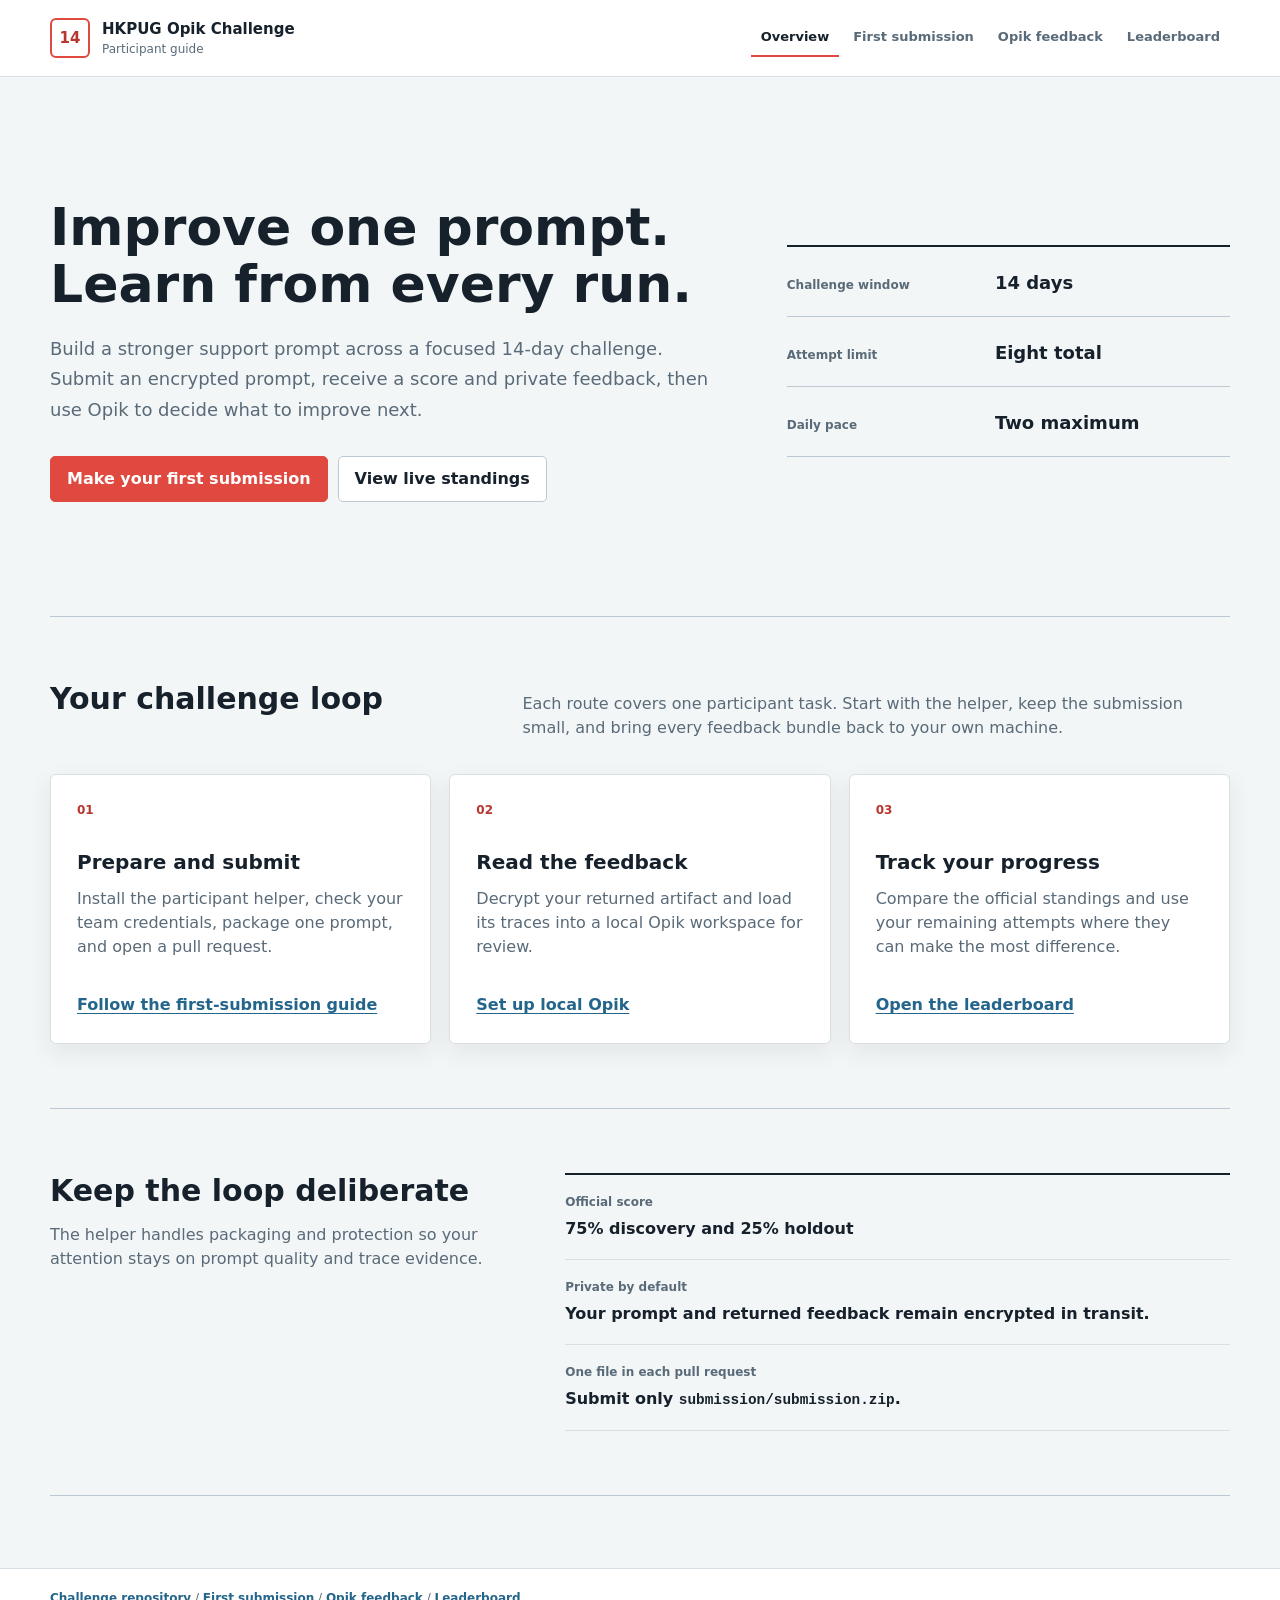
==== .github/tournament/dashboard/index.html @ d5505901 "fix: complete participant workflows and tutorials" ====
<!doctype html>
<html lang="en">
  <head>
    <meta charset="utf-8">
    <meta name="viewport" content="width=device-width, initial-scale=1">
    <meta name="description" content="Participant overview for the HKPUG Opik 14-Day Challenge.">
    <title>HKPUG Opik 14-Day Challenge | Overview</title>
    <link rel="icon" href="data:,">
    <link rel="stylesheet" href="styles.css">
  </head>
  <body>
    <a class="skip-link" href="#main-content">Skip to challenge overview</a>

    <header class="site-header participant-header">
      <div class="header-inner">
        <a class="brand" href="./" aria-label="HKPUG Opik Challenge overview">
          <span class="brand-mark" aria-hidden="true">14</span>
          <span>
            <strong>HKPUG Opik Challenge</strong>
            <small>Participant guide</small>
          </span>
        </a>
        <nav class="site-nav" aria-label="Challenge pages">
          <a href="./" aria-current="page">Overview</a>
          <a href="start/">First submission</a>
          <a href="opik/">Opik feedback</a>
          <a href="leaderboard/">Leaderboard</a>
        </nav>
      </div>
    </header>

    <main id="main-content" class="page-shell overview-shell" tabindex="-1">
      <section class="overview-hero" aria-labelledby="overview-title">
        <div class="overview-copy">
          <h1 id="overview-title">Improve one prompt. Learn from every run.</h1>
          <p>
            Build a stronger support prompt across a focused 14-day challenge. Submit an encrypted prompt, receive a score and private feedback, then use Opik to decide what to improve next.
          </p>
          <div class="manual-actions">
            <a class="button button-primary" href="start/">Make your first submission</a>
            <a class="button" href="leaderboard/">View live standings</a>
          </div>
        </div>

        <dl class="overview-metrics" aria-label="Challenge limits and scoring">
          <div>
            <dt>Challenge window</dt>
            <dd>14 days</dd>
          </div>
          <div>
            <dt>Attempt limit</dt>
            <dd>Eight total</dd>
          </div>
          <div>
            <dt>Daily pace</dt>
            <dd>Two maximum</dd>
          </div>
        </dl>
      </section>

      <section class="overview-section" aria-labelledby="loop-title">
        <div class="section-intro">
          <h2 id="loop-title">Your challenge loop</h2>
          <p>Each route covers one participant task. Start with the helper, keep the submission small, and bring every feedback bundle back to your own machine.</p>
        </div>

        <div class="route-grid">
          <article class="route-card">
            <span class="route-index" aria-hidden="true">01</span>
            <h3>Prepare and submit</h3>
            <p>Install the participant helper, check your team credentials, package one prompt, and open a pull request.</p>
            <a class="route-link" href="start/">Follow the first-submission guide</a>
          </article>
          <article class="route-card">
            <span class="route-index" aria-hidden="true">02</span>
            <h3>Read the feedback</h3>
            <p>Decrypt your returned artifact and load its traces into a local Opik workspace for review.</p>
            <a class="route-link" href="opik/">Set up local Opik</a>
          </article>
          <article class="route-card">
            <span class="route-index" aria-hidden="true">03</span>
            <h3>Track your progress</h3>
            <p>Compare the official standings and use your remaining attempts where they can make the most difference.</p>
            <a class="route-link" href="leaderboard/">Open the leaderboard</a>
          </article>
        </div>
      </section>

      <section class="overview-section rules-layout" aria-labelledby="rules-title">
        <div class="section-intro compact-intro">
          <h2 id="rules-title">Keep the loop deliberate</h2>
          <p>The helper handles packaging and protection so your attention stays on prompt quality and trace evidence.</p>
        </div>
        <dl class="rules-list">
          <div>
            <dt>Official score</dt>
            <dd>75% discovery and 25% holdout</dd>
          </div>
          <div>
            <dt>Private by default</dt>
            <dd>Your prompt and returned feedback remain encrypted in transit.</dd>
          </div>
          <div>
            <dt>One file in each pull request</dt>
            <dd>Submit only <code>submission/submission.zip</code>.</dd>
          </div>
        </dl>
      </section>
    </main>

    <footer>
      <p>
        <a href="https://github.com/alex-au-922/hkpug-opik-14-days-challenge">Challenge repository</a>
        <span aria-hidden="true"> / </span>
        <a href="start/">First submission</a>
        <span aria-hidden="true"> / </span>
        <a href="opik/">Opik feedback</a>
        <span aria-hidden="true"> / </span>
        <a href="leaderboard/">Leaderboard</a>
      </p>
    </footer>
  </body>
</html>
---- .github/tournament/dashboard/styles.css ----
:root {
  color-scheme: light;
  --ink: #16212c;
  --muted: #596a78;
  --quiet: #7b8994;
  --line: #d8e0e6;
  --line-strong: #bdc9d2;
  --page: #f3f6f7;
  --surface: #ffffff;
  --surface-soft: #eaf0f2;
  --coral: #df493f;
  --coral-dark: #b9362f;
  --teal: #087c70;
  --teal-soft: #dff3ef;
  --blue: #24658c;
  --blue-soft: #e4f0f7;
  --amber: #a86400;
  --amber-soft: #fff0cf;
  --danger: #a42b2b;
  --danger-soft: #fbe8e6;
  --shadow: 0 8px 24px rgb(22 33 44 / 8%);
  font-family:
    Inter, ui-sans-serif, system-ui, -apple-system, BlinkMacSystemFont, "Segoe UI",
    sans-serif;
  font-synthesis: none;
}

* {
  box-sizing: border-box;
  letter-spacing: 0;
}

html {
  background: var(--page);
  color: var(--ink);
  scroll-behavior: smooth;
}

body {
  min-width: 320px;
  min-height: 100vh;
  margin: 0;
  background: var(--page);
  line-height: 1.5;
}

button,
a {
  font: inherit;
}

button:focus-visible,
a:focus-visible,
[tabindex]:focus-visible {
  outline: 3px solid #f2a43a;
  outline-offset: 3px;
}

[hidden] {
  display: none !important;
}

.skip-link {
  position: fixed;
  top: 10px;
  left: 10px;
  z-index: 20;
  padding: 9px 13px;
  transform: translateY(-160%);
  border-radius: 4px;
  background: var(--ink);
  color: #fff;
  font-weight: 700;
  text-decoration: none;
}

.skip-link:focus {
  transform: translateY(0);
}

.site-header {
  border-bottom: 1px solid var(--line);
  background: var(--surface);
}

.header-inner,
.page-shell,
footer p {
  width: min(1180px, calc(100% - 40px));
  margin-inline: auto;
}

.header-inner {
  display: flex;
  min-height: 76px;
  align-items: center;
  justify-content: space-between;
  gap: 24px;
}

.brand {
  display: inline-flex;
  align-items: center;
  gap: 12px;
  color: var(--ink);
  text-decoration: none;
}

.brand-mark {
  display: grid;
  width: 40px;
  height: 40px;
  place-items: center;
  border: 2px solid var(--coral);
  border-radius: 6px;
  color: var(--coral-dark);
  font-size: 15px;
  font-weight: 800;
}

.brand strong,
.brand small {
  display: block;
}

.brand strong {
  font-size: 15px;
}

.brand small,
.updated-at {
  color: var(--muted);
  font-size: 12px;
}

.header-state {
  display: flex;
  align-items: center;
  gap: 12px;
}

.header-actions,
.site-nav {
  display: flex;
  align-items: center;
}

.header-actions {
  gap: 24px;
}

.site-nav {
  gap: 4px;
}

.site-nav a {
  padding: 8px 10px;
  border-bottom: 2px solid transparent;
  color: var(--muted);
  font-size: 13px;
  font-weight: 750;
  text-decoration: none;
}

.site-nav a:hover {
  color: var(--ink);
}

.site-nav a[aria-current="page"] {
  border-bottom-color: var(--coral);
  color: var(--ink);
}

.status-badge {
  min-width: 68px;
  padding: 5px 9px;
  border: 1px solid var(--line-strong);
  border-radius: 4px;
  background: var(--surface-soft);
  color: var(--muted);
  font-size: 12px;
  font-weight: 800;
  text-align: center;
  text-transform: uppercase;
}

.status-badge[data-status="live"] {
  border-color: #78b9ae;
  background: var(--teal-soft);
  color: #075f57;
}

.status-badge[data-status="upcoming"] {
  border-color: #e0b968;
  background: var(--amber-soft);
  color: #774700;
}

.status-badge[data-status="ended"] {
  border-color: var(--line-strong);
  background: var(--surface-soft);
  color: var(--ink);
}

.page-shell {
  padding-block: 44px 72px;
}

.challenge-overview {
  display: grid;
  grid-template-columns: minmax(260px, 0.85fr) minmax(540px, 1.35fr);
  gap: 56px;
  align-items: end;
  padding-bottom: 36px;
  border-bottom: 1px solid var(--line-strong);
}

.eyebrow {
  margin: 0 0 8px;
  color: var(--coral-dark);
  font-size: 12px;
  font-weight: 800;
  text-transform: uppercase;
}

h1,
h2,
h3,
p {
  margin-top: 0;
}

h1 {
  max-width: 560px;
  margin-bottom: 10px;
  font-size: 36px;
  line-height: 1.12;
}

h2 {
  margin-bottom: 6px;
  font-size: 23px;
  line-height: 1.2;
}

h3 {
  margin-bottom: 0;
  font-size: 16px;
}

.challenge-dates {
  margin-bottom: 0;
  color: var(--muted);
  font-size: 14px;
}

.summary-grid,
.score-strip {
  display: grid;
  margin: 0;
}

.summary-grid {
  grid-template-columns: repeat(4, minmax(100px, 1fr));
  border-block: 1px solid var(--line);
}

.summary-grid div {
  min-width: 0;
  padding: 17px 18px;
  border-right: 1px solid var(--line);
}

.summary-grid div:last-child {
  border-right: 0;
}

dt {
  color: var(--muted);
  font-size: 12px;
  font-weight: 700;
}

dd {
  margin: 2px 0 0;
  font-variant-numeric: tabular-nums;
}

.summary-grid dd {
  font-size: 23px;
  font-weight: 800;
}

.standings {
  padding-top: 40px;
}

.section-heading,
.detail-heading,
.panel-heading {
  display: flex;
  justify-content: space-between;
  gap: 24px;
}

.section-heading {
  align-items: end;
  margin-bottom: 18px;
}

.section-heading > p {
  max-width: 520px;
  margin-bottom: 2px;
  color: var(--muted);
  font-size: 13px;
  text-align: right;
}

.message-state {
  display: flex;
  min-height: 170px;
  align-items: center;
  justify-content: center;
  gap: 14px;
  border: 1px solid var(--line);
  border-radius: 6px;
  background: var(--surface);
  color: var(--muted);
  box-shadow: var(--shadow);
}

.message-state strong {
  color: var(--ink);
}

.message-state p {
  margin: 2px 0 0;
  font-size: 14px;
}

.loading-indicator {
  width: 20px;
  height: 20px;
  border: 2px solid var(--line-strong);
  border-top-color: var(--teal);
  border-radius: 50%;
  animation: spin 0.8s linear infinite;
}

.state-icon {
  display: grid;
  width: 34px;
  height: 34px;
  flex: 0 0 auto;
  place-items: center;
  border-radius: 4px;
  background: var(--surface-soft);
  color: var(--muted);
  font-size: 14px;
  font-weight: 800;
}

.error-state {
  border-color: #e9b9b4;
  background: var(--danger-soft);
}

.error-state .state-icon {
  background: #f3c9c4;
  color: var(--danger);
}

.table-shell {
  overflow-x: auto;
  border: 1px solid var(--line);
  border-radius: 6px;
  background: var(--surface);
  box-shadow: var(--shadow);
}

table {
  width: 100%;
  border-collapse: collapse;
  font-size: 14px;
}

caption {
  position: absolute;
  width: 1px;
  height: 1px;
  overflow: hidden;
  clip: rect(0 0 0 0);
  white-space: nowrap;
  clip-path: inset(50%);
}

th,
td {
  padding: 14px 16px;
  border-bottom: 1px solid var(--line);
  text-align: left;
  vertical-align: middle;
}

th {
  background: #f7f9fa;
  color: var(--muted);
  font-size: 11px;
  text-transform: uppercase;
}

tbody tr:last-child td {
  border-bottom: 0;
}

tbody tr[data-selected="true"] {
  background: #f0f8f6;
}

.rank-value {
  display: inline-grid;
  width: 32px;
  height: 28px;
  place-items: center;
  border-radius: 4px;
  background: var(--surface-soft);
  font-weight: 800;
  font-variant-numeric: tabular-nums;
}

.rank-value[data-podium="true"] {
  background: var(--amber-soft);
  color: #754600;
}

.team-button {
  padding: 2px 0;
  border: 0;
  background: transparent;
  color: var(--blue);
  cursor: pointer;
  font-weight: 800;
  text-align: left;
  text-decoration: underline;
  text-decoration-color: transparent;
  text-underline-offset: 3px;
}

.team-button:hover,
.team-button[aria-pressed="true"] {
  color: #164866;
  text-decoration-color: currentcolor;
}

.team-id {
  display: block;
  margin-top: 2px;
  color: var(--quiet);
  font-size: 11px;
}

.score-value {
  font-size: 16px;
  font-weight: 800;
  font-variant-numeric: tabular-nums;
}

.score-suffix {
  margin-left: 2px;
  color: var(--quiet);
  font-size: 10px;
  font-weight: 600;
}

.movement {
  font-weight: 750;
  font-variant-numeric: tabular-nums;
}

.movement[data-direction="up"] {
  color: var(--teal);
}

.movement[data-direction="down"] {
  color: var(--danger);
}

.movement[data-direction="new"],
.movement[data-direction="flat"] {
  color: var(--muted);
}

.attempt-meter {
  display: flex;
  align-items: center;
  gap: 8px;
  min-width: 100px;
}

.attempt-dots {
  display: grid;
  grid-template-columns: repeat(8, 6px);
  gap: 3px;
}

.attempt-dots span {
  width: 6px;
  height: 16px;
  border-radius: 2px;
  background: var(--line);
}

.attempt-dots span[data-used="true"] {
  background: var(--teal);
}

.team-detail {
  margin-top: 28px;
  padding-top: 30px;
  border-top: 2px solid var(--ink);
}

.detail-heading {
  align-items: start;
  margin-bottom: 30px;
}

.team-identifier {
  margin-bottom: 0;
  color: var(--muted);
  font-size: 13px;
}

.score-strip {
  grid-template-columns: repeat(4, minmax(90px, 1fr));
  min-width: min(100%, 500px);
  border-bottom: 1px solid var(--line);
}

.score-strip div {
  padding: 7px 14px 13px;
  border-left: 1px solid var(--line);
}

.score-strip dd {
  font-size: 19px;
  font-weight: 800;
}

.detail-grid {
  display: grid;
  grid-template-columns: minmax(0, 1.3fr) minmax(320px, 0.7fr);
  gap: 42px;
}

.panel-heading {
  align-items: baseline;
  margin-bottom: 18px;
  padding-bottom: 10px;
  border-bottom: 1px solid var(--line);
}

.panel-heading span {
  color: var(--muted);
  font-size: 11px;
}

.run-trend {
  display: grid;
  min-height: 220px;
  grid-template-columns: repeat(8, minmax(36px, 1fr));
  align-items: end;
  gap: 10px;
  margin: 0;
  padding: 0;
  list-style: none;
}

.run-trend li {
  display: grid;
  min-width: 0;
  grid-template-rows: 24px 150px 24px;
  gap: 6px;
  align-items: end;
  text-align: center;
}

.run-score {
  color: var(--muted);
  font-size: 11px;
  font-weight: 750;
  font-variant-numeric: tabular-nums;
}

.run-track {
  display: flex;
  height: 150px;
  align-items: end;
  border-bottom: 1px solid var(--line-strong);
  background: #f7f9fa;
}

.run-bar {
  width: 100%;
  height: calc(var(--score) * 1%);
  min-height: 2px;
  background: var(--blue);
}

.run-trend li[data-best="true"] .run-bar {
  background: var(--coral);
}

.run-trend li[data-best="true"] .run-score {
  color: var(--coral-dark);
}

.run-label {
  color: var(--muted);
  font-size: 11px;
}

.criterion-breakdown {
  display: grid;
  gap: 17px;
}

.criterion-row {
  display: grid;
  grid-template-columns: minmax(140px, 1fr) auto;
  gap: 6px 16px;
  align-items: center;
}

.criterion-row label {
  color: var(--ink);
  font-size: 13px;
  font-weight: 700;
}

.criterion-value {
  color: var(--muted);
  font-size: 12px;
  font-variant-numeric: tabular-nums;
}

.criterion-row progress {
  width: 100%;
  height: 9px;
  grid-column: 1 / -1;
  overflow: hidden;
  border: 0;
  border-radius: 3px;
  background: var(--surface-soft);
  appearance: none;
}

.criterion-row progress::-webkit-progress-bar {
  background: var(--surface-soft);
}

.criterion-row progress::-webkit-progress-value {
  background: var(--teal);
}

.criterion-row progress::-moz-progress-bar {
  background: var(--teal);
}

.manual-shell {
  padding-top: 0;
}

.manual-hero {
  display: grid;
  min-height: min(650px, calc(100vh - 76px));
  grid-template-columns: minmax(0, 1.25fr) minmax(320px, 0.75fr);
  gap: 72px;
  align-items: center;
  padding-block: 72px 64px;
  border-bottom: 1px solid var(--line-strong);
}

.manual-intro h1 {
  max-width: 760px;
  margin-bottom: 22px;
  font-size: 54px;
  line-height: 1.05;
}

.manual-lead {
  max-width: 720px;
  margin-bottom: 30px;
  color: var(--muted);
  font-size: 19px;
  line-height: 1.65;
}

.manual-actions {
  display: flex;
  flex-wrap: wrap;
  gap: 10px;
}

.button {
  display: inline-flex;
  min-height: 44px;
  align-items: center;
  justify-content: center;
  padding: 10px 16px;
  border: 1px solid var(--line-strong);
  border-radius: 5px;
  background: var(--surface);
  color: var(--ink);
  font-weight: 800;
  text-decoration: none;
}

.button:hover {
  border-color: var(--ink);
}

.button-primary {
  border-color: var(--coral);
  background: var(--coral);
  color: #fff;
}

.button-primary:hover {
  border-color: var(--coral-dark);
  background: var(--coral-dark);
}

.rule-rail {
  margin: 0;
  border-top: 2px solid var(--ink);
}

.rule-rail div {
  display: grid;
  grid-template-columns: 120px 1fr;
  gap: 18px;
  align-items: baseline;
  padding-block: 20px;
  border-bottom: 1px solid var(--line-strong);
}

.rule-rail dt {
  color: var(--quiet);
  text-transform: uppercase;
}

.rule-rail dd {
  font-size: 17px;
  font-weight: 800;
}

.manual-section {
  padding-block: 64px;
  border-bottom: 1px solid var(--line-strong);
}

.manual-section-heading {
  display: grid;
  grid-template-columns: minmax(260px, 0.9fr) minmax(320px, 1.1fr);
  gap: 48px;
  align-items: baseline;
  margin-bottom: 36px;
}

.manual-section-heading h2 {
  margin: 0;
  font-size: 30px;
}

.manual-section-heading p {
  max-width: 660px;
  margin: 0;
  color: var(--muted);
}

.trust-flow {
  display: grid;
  grid-template-columns: minmax(0, 1fr) 1px minmax(0, 1fr);
  gap: 42px;
  border-block: 1px solid var(--line);
}

.trust-flow article {
  padding-block: 34px;
}

.flow-divider {
  width: 1px;
  background: var(--line);
}

.step-number {
  display: inline-grid;
  width: 34px;
  height: 30px;
  place-items: center;
  margin-bottom: 18px;
  border-radius: 4px;
  background: var(--teal-soft);
  color: #075f57;
  font-size: 12px;
  font-weight: 850;
}

.trust-flow h3 {
  margin-bottom: 10px;
  font-size: 20px;
}

.trust-flow p {
  max-width: 520px;
  color: var(--muted);
}

.trust-flow .trust-result {
  margin-bottom: 0;
  color: var(--ink);
  font-size: 13px;
  font-weight: 750;
}

.instruction-list {
  margin: 0;
  padding: 0;
  border-top: 2px solid var(--ink);
  counter-reset: instruction;
  list-style: none;
}

.instruction-list li {
  display: grid;
  grid-template-columns: 64px minmax(0, 1fr);
  gap: 28px;
  padding-block: 30px;
  border-bottom: 1px solid var(--line);
  counter-increment: instruction;
}

.instruction-list li::before {
  content: counter(instruction, decimal-leading-zero);
  color: var(--coral-dark);
  font-size: 14px;
  font-weight: 850;
}

.instruction-list h3 {
  margin-bottom: 8px;
  font-size: 18px;
}

.instruction-list p {
  max-width: 780px;
  margin-bottom: 12px;
  color: var(--muted);
}

code,
pre {
  font-family: "SFMono-Regular", Consolas, "Liberation Mono", monospace;
}

code {
  font-size: 0.9em;
}

pre {
  max-width: 860px;
  overflow-x: auto;
  margin: 14px 0;
  padding: 16px 18px;
  border: 1px solid #263640;
  border-radius: 5px;
  background: #132027;
  color: #f4f7f8;
  font-size: 13px;
  line-height: 1.65;
}

.command-band {
  display: grid;
  grid-template-columns: repeat(2, minmax(0, 1fr));
  gap: 28px;
}

.command-band > div {
  min-width: 0;
}

.command-band h3 {
  margin-bottom: 12px;
}

.command-band pre {
  min-height: 174px;
  margin: 0;
}

.iteration-note {
  max-width: 900px;
  margin: 28px 0 0;
  padding-left: 18px;
  border-left: 3px solid var(--teal);
  color: var(--muted);
}

footer a {
  color: var(--blue);
  font-weight: 700;
}

footer {
  border-top: 1px solid var(--line);
  background: var(--surface);
}

footer p {
  margin-bottom: 0;
  padding-block: 20px;
  color: var(--muted);
  font-size: 12px;
}

.visually-hidden {
  position: absolute !important;
  width: 1px !important;
  height: 1px !important;
  overflow: hidden !important;
  clip: rect(1px, 1px, 1px, 1px) !important;
  white-space: nowrap !important;
  clip-path: inset(50%) !important;
}

@keyframes spin {
  to {
    transform: rotate(360deg);
  }
}

@media (max-width: 900px) {
  .challenge-overview,
  .detail-grid,
  .manual-hero,
  .manual-section-heading {
    grid-template-columns: 1fr;
  }

  .challenge-overview {
    gap: 28px;
  }

  .detail-grid {
    gap: 36px;
  }

  .manual-hero {
    gap: 42px;
  }

  .manual-section-heading {
    gap: 12px;
  }
}

@media (max-width: 720px) {
  .header-inner,
  .page-shell,
  footer p {
    width: min(100% - 28px, 1180px);
  }

  .header-inner {
    min-height: 70px;
  }

  .brand small,
  .updated-at {
    display: none;
  }

  .header-actions {
    gap: 8px;
  }

  .header-actions .header-state {
    display: none;
  }

  .site-nav a {
    padding-inline: 7px;
    font-size: 12px;
  }

  .page-shell {
    padding-block: 30px 48px;
  }

  h1 {
    font-size: 30px;
  }

  .manual-hero {
    min-height: 0;
    padding-block: 48px;
  }

  .manual-intro h1 {
    font-size: 38px;
  }

  .manual-lead {
    font-size: 17px;
  }

  .manual-section {
    padding-block: 48px;
  }

  .manual-section-heading h2 {
    font-size: 25px;
  }

  .trust-flow,
  .command-band {
    grid-template-columns: 1fr;
  }

  .trust-flow {
    gap: 0;
  }

  .flow-divider {
    width: 100%;
    height: 1px;
  }

  .instruction-list li {
    grid-template-columns: 38px minmax(0, 1fr);
    gap: 12px;
  }

  .command-band pre {
    min-height: 0;
  }

  .summary-grid {
    grid-template-columns: repeat(2, minmax(0, 1fr));
  }

  .summary-grid div:nth-child(2) {
    border-right: 0;
  }

  .summary-grid div:nth-child(-n + 2) {
    border-bottom: 1px solid var(--line);
  }

  .section-heading,
  .detail-heading {
    display: block;
  }

  .section-heading > p {
    margin-top: 12px;
    text-align: left;
  }

  .table-shell {
    overflow: visible;
    border: 0;
    background: transparent;
    box-shadow: none;
  }

  table,
  tbody {
    display: block;
  }

  thead {
    position: absolute;
    width: 1px;
    height: 1px;
    overflow: hidden;
    clip: rect(0 0 0 0);
    clip-path: inset(50%);
  }

  tbody {
    display: grid;
    gap: 12px;
  }

  tbody tr {
    display: grid;
    grid-template-columns: 44px minmax(0, 1fr) auto;
    align-items: center;
    border: 1px solid var(--line);
    border-radius: 6px;
    background: var(--surface);
    box-shadow: 0 4px 14px rgb(22 33 44 / 6%);
  }

  tbody tr[data-selected="true"] {
    border-color: #7eb8ae;
  }

  tbody td {
    padding: 12px 14px;
    border-bottom: 1px solid var(--line);
  }

  tbody td::before {
    content: attr(data-label);
    color: var(--muted);
    font-size: 10px;
    font-weight: 750;
    text-transform: uppercase;
  }

  tbody .cell-rank,
  tbody .cell-team,
  tbody .cell-best {
    border-bottom: 1px solid var(--line);
  }

  tbody .cell-rank::before,
  tbody .cell-team::before,
  tbody .cell-best::before {
    display: none;
  }

  tbody .cell-rank {
    padding-right: 0;
  }

  tbody .cell-best {
    text-align: right;
  }

  tbody .cell-latest,
  tbody .cell-movement,
  tbody .cell-attempts {
    display: flex;
    grid-column: 1 / -1;
    align-items: center;
    justify-content: space-between;
    gap: 12px;
  }

  tbody .cell-attempts {
    border-bottom: 0;
  }

  .score-strip {
    grid-template-columns: repeat(2, 1fr);
    margin-top: 22px;
  }

  .score-strip div:nth-child(n + 3) {
    border-top: 1px solid var(--line);
  }

  .run-trend {
    min-height: 190px;
    gap: 6px;
  }

  .run-trend li {
    grid-template-rows: 22px 120px 22px;
  }

  .run-track {
    height: 120px;
  }
}

.overview-shell,
.tutorial-shell {
  padding-top: 0;
}

.overview-hero {
  display: grid;
  min-height: 540px;
  grid-template-columns: minmax(0, 1.2fr) minmax(300px, 0.8fr);
  gap: 72px;
  align-items: center;
  padding-block: 72px 64px;
  border-bottom: 1px solid var(--line-strong);
}

.overview-copy h1 {
  max-width: 720px;
  margin-bottom: 22px;
  font-size: 52px;
  line-height: 1.08;
}

.overview-copy > p {
  max-width: 700px;
  margin-bottom: 30px;
  color: var(--muted);
  font-size: 18px;
  line-height: 1.7;
}

.overview-metrics {
  margin: 0;
  border-top: 2px solid var(--ink);
}

.overview-metrics div {
  display: grid;
  grid-template-columns: minmax(120px, 0.8fr) minmax(120px, 1fr);
  gap: 20px;
  align-items: baseline;
  padding-block: 20px;
  border-bottom: 1px solid var(--line-strong);
}

.overview-metrics dd {
  font-size: 18px;
  font-weight: 800;
}

.overview-section {
  padding-block: 64px;
  border-bottom: 1px solid var(--line-strong);
}

.section-intro {
  display: grid;
  grid-template-columns: minmax(240px, 0.75fr) minmax(320px, 1.25fr);
  gap: 48px;
  align-items: baseline;
  margin-bottom: 34px;
}

.section-intro h2 {
  margin: 0;
  font-size: 30px;
}

.section-intro p {
  max-width: 680px;
  margin: 0;
  color: var(--muted);
}

.route-grid {
  display: grid;
  grid-template-columns: repeat(3, minmax(0, 1fr));
  gap: 18px;
}

.route-card {
  display: flex;
  min-height: 270px;
  flex-direction: column;
  padding: 26px;
  border: 1px solid var(--line);
  border-radius: 6px;
  background: var(--surface);
  box-shadow: var(--shadow);
}

.route-index,
.section-number {
  color: var(--coral-dark);
  font-size: 12px;
  font-weight: 850;
}

.route-card h3 {
  margin: 28px 0 10px;
  font-size: 20px;
}

.route-card p {
  margin-bottom: 24px;
  color: var(--muted);
}

.route-link {
  margin-top: auto;
  color: var(--blue);
  font-weight: 800;
  text-underline-offset: 3px;
}

.route-link:hover {
  color: #164866;
}

.rules-layout {
  display: grid;
  grid-template-columns: minmax(260px, 0.8fr) minmax(420px, 1.2fr);
  gap: 72px;
}

.compact-intro {
  display: block;
  margin: 0;
}

.compact-intro h2 {
  margin-bottom: 14px;
}

.rules-list {
  margin: 0;
  border-top: 2px solid var(--ink);
}

.rules-list div {
  padding-block: 18px;
  border-bottom: 1px solid var(--line);
}

.rules-list dd {
  margin-top: 6px;
  color: var(--ink);
  font-weight: 700;
}

.tutorial-hero {
  display: grid;
  grid-template-columns: minmax(0, 1.15fr) minmax(340px, 0.85fr);
  gap: 64px;
  align-items: end;
  padding-block: 66px 52px;
  border-bottom: 1px solid var(--line-strong);
}

.tutorial-hero h1 {
  max-width: 720px;
  margin-bottom: 18px;
  font-size: 46px;
}

.tutorial-lede {
  max-width: 700px;
  margin-bottom: 0;
  color: var(--muted);
  font-size: 18px;
  line-height: 1.65;
}

.tutorial-progress {
  display: grid;
  grid-template-columns: repeat(3, minmax(0, 1fr));
  margin: 0;
  padding: 0;
  border-block: 1px solid var(--line-strong);
  list-style: none;
}

.tutorial-progress li {
  min-width: 0;
  padding: 16px;
  border-right: 1px solid var(--line);
  color: var(--muted);
  font-size: 12px;
  font-weight: 750;
}

.tutorial-progress li:last-child {
  border-right: 0;
}

.tutorial-progress span {
  display: block;
  margin-bottom: 7px;
  color: var(--coral-dark);
  font-size: 15px;
  font-weight: 850;
}

.tutorial-section {
  padding-block: 58px;
  border-bottom: 1px solid var(--line-strong);
}

.tutorial-section-header {
  display: grid;
  grid-template-columns: minmax(260px, 0.85fr) minmax(360px, 1.15fr);
  gap: 52px;
  align-items: baseline;
  margin-bottom: 30px;
}

.tutorial-section-header h2 {
  margin: 8px 0 0;
  font-size: 28px;
}

.tutorial-section-header > p {
  max-width: 680px;
  margin: 0;
  color: var(--muted);
}

.release-action {
  margin-bottom: 28px;
}

.platform-list {
  display: grid;
  grid-template-columns: repeat(3, minmax(0, 1fr));
  border-block: 1px solid var(--line);
}

.platform-list article {
  min-width: 0;
  padding: 24px;
  border-right: 1px solid var(--line);
}

.platform-list article:last-child {
  border-right: 0;
}

.platform-list h3 {
  margin-bottom: 10px;
  font-size: 18px;
}

.platform-list p,
.command-step p,
.command-note {
  color: var(--muted);
}

.platform-list p {
  margin-bottom: 0;
}

.two-column-list {
  grid-template-columns: repeat(2, minmax(0, 1fr));
}

.two-column-list pre {
  min-height: 150px;
  margin-bottom: 0;
}

.command-note {
  margin: 22px 0 0;
}

.command-note a {
  color: var(--blue);
}

.command-step + .command-step {
  margin-top: 32px;
  padding-top: 30px;
  border-top: 1px solid var(--line);
}

.command-step h3 {
  margin-bottom: 10px;
}

.command-step p {
  max-width: 820px;
  margin-bottom: 0;
}

.plain-checklist {
  display: grid;
  gap: 14px;
  max-width: 900px;
  margin: 28px 0 0;
  padding-left: 22px;
}

.plain-checklist li {
  padding-left: 6px;
  color: var(--muted);
}

.review-checklist {
  grid-template-columns: repeat(2, minmax(0, 1fr));
  gap: 0 48px;
}

.info-note {
  max-width: 900px;
  margin-top: 30px;
  padding: 18px 20px;
  border-left: 3px solid var(--teal);
  background: var(--teal-soft);
}

.info-note p {
  margin: 4px 0 0;
  color: #285b56;
}

.next-route {
  display: flex;
  align-items: center;
  justify-content: space-between;
  gap: 32px;
  padding-block: 48px;
}

.next-route h2 {
  margin-bottom: 8px;
}

.next-route p {
  max-width: 680px;
  margin-bottom: 0;
  color: var(--muted);
}

.next-route-actions {
  display: flex;
  flex: 0 0 auto;
  gap: 10px;
}

@media (max-width: 900px) {
  .overview-hero,
  .rules-layout,
  .tutorial-hero,
  .tutorial-section-header {
    grid-template-columns: 1fr;
  }

  .overview-hero,
  .tutorial-hero {
    gap: 38px;
  }

  .route-grid {
    grid-template-columns: 1fr;
  }

  .route-card {
    min-height: 0;
  }

  .rules-layout,
  .tutorial-section-header {
    gap: 18px;
  }
}

@media (max-width: 720px) {
  .participant-header .header-inner {
    display: block;
    padding-block: 12px;
  }

  .participant-header .site-nav {
    flex-wrap: wrap;
    margin-top: 10px;
  }

  .overview-hero {
    min-height: 0;
    padding-block: 46px;
  }

  .overview-copy h1,
  .tutorial-hero h1 {
    font-size: 36px;
  }

  .overview-copy > p,
  .tutorial-lede {
    font-size: 16px;
  }

  .overview-metrics div,
  .section-intro {
    grid-template-columns: 1fr;
  }

  .overview-metrics div {
    gap: 4px;
  }

  .overview-section,
  .tutorial-section {
    padding-block: 46px;
  }

  .section-intro {
    gap: 12px;
  }

  .route-card {
    padding: 22px;
  }

  .tutorial-hero {
    padding-block: 46px 40px;
  }

  .tutorial-progress,
  .platform-list,
  .two-column-list,
  .review-checklist {
    grid-template-columns: 1fr;
  }

  .tutorial-progress li,
  .platform-list article {
    border-right: 0;
    border-bottom: 1px solid var(--line);
  }

  .tutorial-progress li:last-child,
  .platform-list article:last-child {
    border-bottom: 0;
  }

  .platform-list article {
    padding: 22px 0;
  }

  .two-column-list pre {
    min-height: 0;
  }

  .next-route {
    display: block;
  }

  .next-route .button,
  .next-route-actions {
    width: 100%;
    margin-top: 22px;
  }

  .next-route-actions {
    flex-direction: column;
  }
}

@media (prefers-reduced-motion: reduce) {
  html {
    scroll-behavior: auto;
  }

  .loading-indicator {
    animation: none;
  }
}
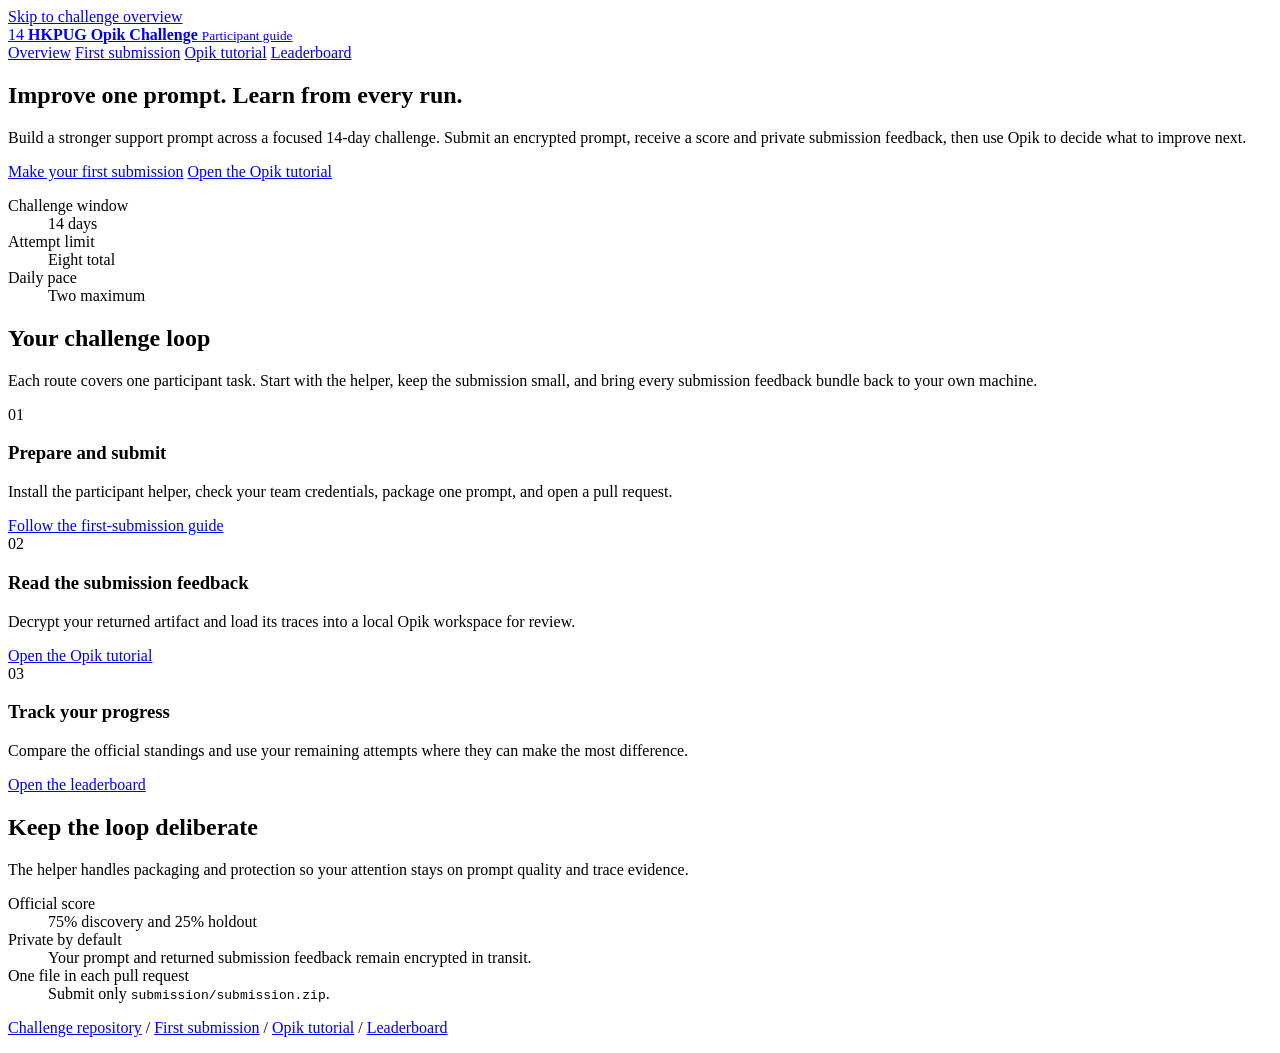
==== commit cef7a3cc: "docs: add canonical Opik tutorial route" ====
--- a/.github/tournament/dashboard/index.html
+++ b/.github/tournament/dashboard/index.html
@@ -23,7 +23,7 @@
         <nav class="site-nav" aria-label="Challenge pages">
           <a href="./" aria-current="page">Overview</a>
           <a href="start/">First submission</a>
-          <a href="opik/">Opik feedback</a>
+          <a href="tutorial/">Opik tutorial</a>
           <a href="leaderboard/">Leaderboard</a>
         </nav>
       </div>
@@ -34,11 +34,11 @@
         <div class="overview-copy">
           <h1 id="overview-title">Improve one prompt. Learn from every run.</h1>
           <p>
-            Build a stronger support prompt across a focused 14-day challenge. Submit an encrypted prompt, receive a score and private feedback, then use Opik to decide what to improve next.
+            Build a stronger support prompt across a focused 14-day challenge. Submit an encrypted prompt, receive a score and private submission feedback, then use Opik to decide what to improve next.
           </p>
           <div class="manual-actions">
             <a class="button button-primary" href="start/">Make your first submission</a>
-            <a class="button" href="leaderboard/">View live standings</a>
+            <a class="button" href="tutorial/">Open the Opik tutorial</a>
           </div>
         </div>
 
@@ -61,7 +61,7 @@
       <section class="overview-section" aria-labelledby="loop-title">
         <div class="section-intro">
           <h2 id="loop-title">Your challenge loop</h2>
-          <p>Each route covers one participant task. Start with the helper, keep the submission small, and bring every feedback bundle back to your own machine.</p>
+          <p>Each route covers one participant task. Start with the helper, keep the submission small, and bring every submission feedback bundle back to your own machine.</p>
         </div>
 
         <div class="route-grid">
@@ -73,9 +73,9 @@
           </article>
           <article class="route-card">
             <span class="route-index" aria-hidden="true">02</span>
-            <h3>Read the feedback</h3>
+            <h3>Read the submission feedback</h3>
             <p>Decrypt your returned artifact and load its traces into a local Opik workspace for review.</p>
-            <a class="route-link" href="opik/">Set up local Opik</a>
+            <a class="route-link" href="tutorial/">Open the Opik tutorial</a>
           </article>
           <article class="route-card">
             <span class="route-index" aria-hidden="true">03</span>
@@ -98,7 +98,7 @@
           </div>
           <div>
             <dt>Private by default</dt>
-            <dd>Your prompt and returned feedback remain encrypted in transit.</dd>
+            <dd>Your prompt and returned submission feedback remain encrypted in transit.</dd>
           </div>
           <div>
             <dt>One file in each pull request</dt>
@@ -114,7 +114,7 @@
         <span aria-hidden="true"> / </span>
         <a href="start/">First submission</a>
         <span aria-hidden="true"> / </span>
-        <a href="opik/">Opik feedback</a>
+        <a href="tutorial/">Opik tutorial</a>
         <span aria-hidden="true"> / </span>
         <a href="leaderboard/">Leaderboard</a>
       </p>
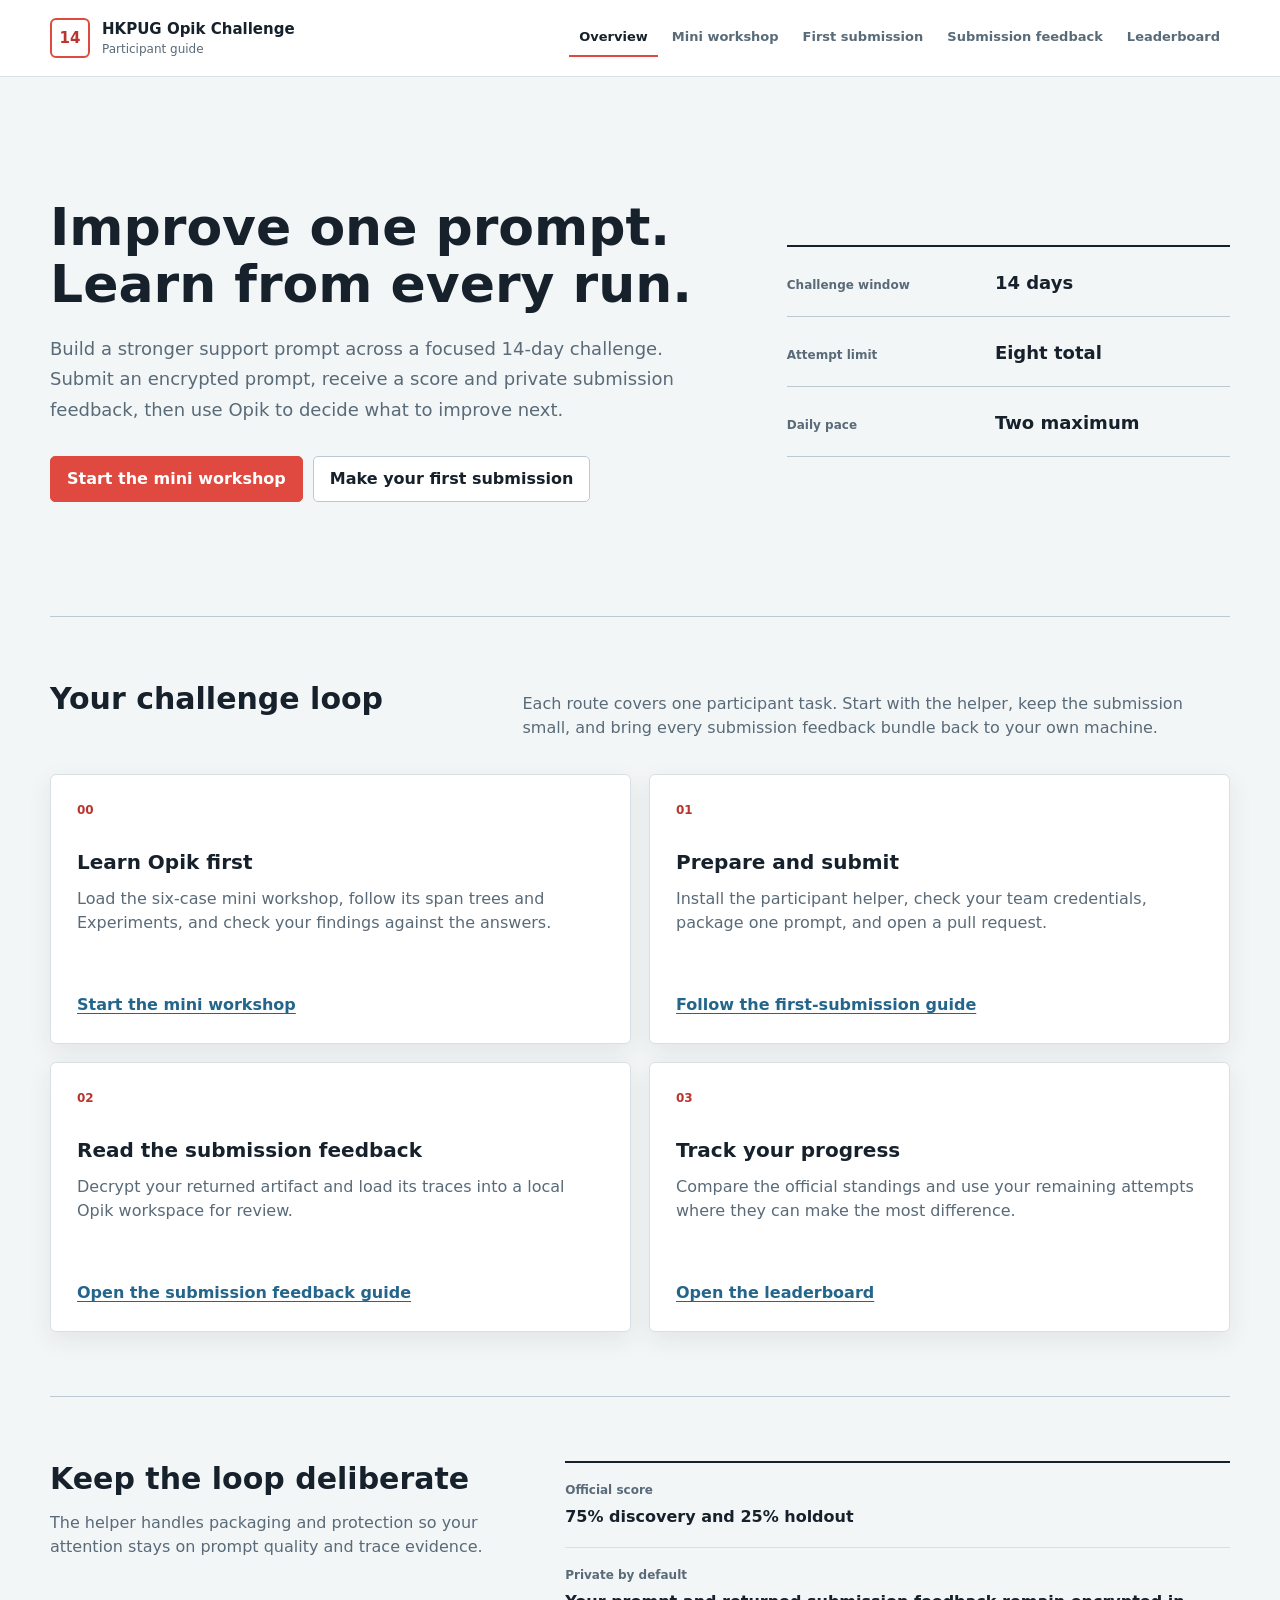
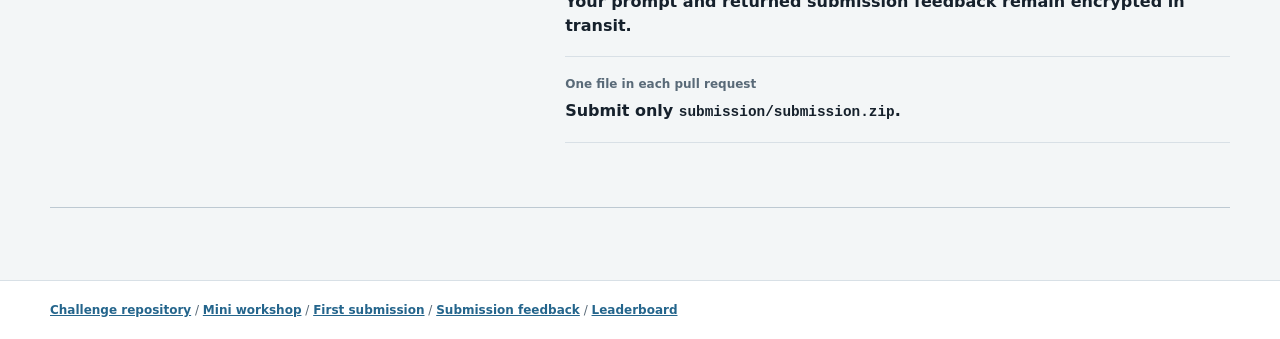
==== commit fb8da94e: "feat: add six-case Opik onboarding" ====
--- a/.github/tournament/dashboard/index.html
+++ b/.github/tournament/dashboard/index.html
@@ -22,8 +22,9 @@
         </a>
         <nav class="site-nav" aria-label="Challenge pages">
           <a href="./" aria-current="page">Overview</a>
+          <a href="tutorial/">Mini workshop</a>
           <a href="start/">First submission</a>
-          <a href="tutorial/">Opik tutorial</a>
+          <a href="submission-feedback/">Submission feedback</a>
           <a href="leaderboard/">Leaderboard</a>
         </nav>
       </div>
@@ -37,8 +38,8 @@
             Build a stronger support prompt across a focused 14-day challenge. Submit an encrypted prompt, receive a score and private submission feedback, then use Opik to decide what to improve next.
           </p>
           <div class="manual-actions">
-            <a class="button button-primary" href="start/">Make your first submission</a>
-            <a class="button" href="tutorial/">Open the Opik tutorial</a>
+            <a class="button button-primary" href="tutorial/">Start the mini workshop</a>
+            <a class="button" href="start/">Make your first submission</a>
           </div>
         </div>
 
@@ -64,7 +65,13 @@
           <p>Each route covers one participant task. Start with the helper, keep the submission small, and bring every submission feedback bundle back to your own machine.</p>
         </div>
 
-        <div class="route-grid">
+        <div class="route-grid route-grid-four">
+          <article class="route-card">
+            <span class="route-index" aria-hidden="true">00</span>
+            <h3>Learn Opik first</h3>
+            <p>Load the six-case mini workshop, follow its span trees and Experiments, and check your findings against the answers.</p>
+            <a class="route-link" href="tutorial/">Start the mini workshop</a>
+          </article>
           <article class="route-card">
             <span class="route-index" aria-hidden="true">01</span>
             <h3>Prepare and submit</h3>
@@ -75,7 +82,7 @@
             <span class="route-index" aria-hidden="true">02</span>
             <h3>Read the submission feedback</h3>
             <p>Decrypt your returned artifact and load its traces into a local Opik workspace for review.</p>
-            <a class="route-link" href="tutorial/">Open the Opik tutorial</a>
+            <a class="route-link" href="submission-feedback/">Open the submission feedback guide</a>
           </article>
           <article class="route-card">
             <span class="route-index" aria-hidden="true">03</span>
@@ -112,9 +119,11 @@
       <p>
         <a href="https://github.com/alex-au-922/hkpug-opik-14-days-challenge">Challenge repository</a>
         <span aria-hidden="true"> / </span>
+        <a href="tutorial/">Mini workshop</a>
+        <span aria-hidden="true"> / </span>
         <a href="start/">First submission</a>
         <span aria-hidden="true"> / </span>
-        <a href="tutorial/">Opik tutorial</a>
+        <a href="submission-feedback/">Submission feedback</a>
         <span aria-hidden="true"> / </span>
         <a href="leaderboard/">Leaderboard</a>
       </p>
--- a/.github/tournament/dashboard/styles.css
+++ b/.github/tournament/dashboard/styles.css
@@ -0,0 +1,2029 @@
+:root {
+  color-scheme: light;
+  --ink: #16212c;
+  --muted: #596a78;
+  --quiet: #7b8994;
+  --line: #d8e0e6;
+  --line-strong: #bdc9d2;
+  --page: #f3f6f7;
+  --surface: #ffffff;
+  --surface-soft: #eaf0f2;
+  --coral: #df493f;
+  --coral-dark: #b9362f;
+  --teal: #087c70;
+  --teal-soft: #dff3ef;
+  --blue: #24658c;
+  --blue-soft: #e4f0f7;
+  --amber: #a86400;
+  --amber-soft: #fff0cf;
+  --danger: #a42b2b;
+  --danger-soft: #fbe8e6;
+  --shadow: 0 8px 24px rgb(22 33 44 / 8%);
+  font-family:
+    Inter, ui-sans-serif, system-ui, -apple-system, BlinkMacSystemFont, "Segoe UI",
+    sans-serif;
+  font-synthesis: none;
+}
+
+* {
+  box-sizing: border-box;
+  letter-spacing: 0;
+}
+
+html {
+  background: var(--page);
+  color: var(--ink);
+  scroll-behavior: smooth;
+}
+
+body {
+  min-width: 320px;
+  min-height: 100vh;
+  margin: 0;
+  background: var(--page);
+  line-height: 1.5;
+}
+
+button,
+a {
+  font: inherit;
+}
+
+button:focus-visible,
+a:focus-visible,
+[tabindex]:focus-visible {
+  outline: 3px solid #f2a43a;
+  outline-offset: 3px;
+}
+
+[hidden] {
+  display: none !important;
+}
+
+.skip-link {
+  position: fixed;
+  top: 10px;
+  left: 10px;
+  z-index: 20;
+  padding: 9px 13px;
+  transform: translateY(-160%);
+  border-radius: 4px;
+  background: var(--ink);
+  color: #fff;
+  font-weight: 700;
+  text-decoration: none;
+}
+
+.skip-link:focus {
+  transform: translateY(0);
+}
+
+.site-header {
+  border-bottom: 1px solid var(--line);
+  background: var(--surface);
+}
+
+.header-inner,
+.page-shell,
+footer p {
+  width: min(1180px, calc(100% - 40px));
+  margin-inline: auto;
+}
+
+.header-inner {
+  display: flex;
+  min-height: 76px;
+  align-items: center;
+  justify-content: space-between;
+  gap: 24px;
+}
+
+.brand {
+  display: inline-flex;
+  align-items: center;
+  gap: 12px;
+  color: var(--ink);
+  text-decoration: none;
+}
+
+.brand-mark {
+  display: grid;
+  width: 40px;
+  height: 40px;
+  place-items: center;
+  border: 2px solid var(--coral);
+  border-radius: 6px;
+  color: var(--coral-dark);
+  font-size: 15px;
+  font-weight: 800;
+}
+
+.brand strong,
+.brand small {
+  display: block;
+}
+
+.brand strong {
+  font-size: 15px;
+}
+
+.brand small,
+.updated-at {
+  color: var(--muted);
+  font-size: 12px;
+}
+
+.header-state {
+  display: flex;
+  align-items: center;
+  gap: 12px;
+}
+
+.header-actions,
+.site-nav {
+  display: flex;
+  align-items: center;
+}
+
+.header-actions {
+  gap: 24px;
+}
+
+.site-nav {
+  gap: 4px;
+}
+
+.site-nav a {
+  padding: 8px 10px;
+  border-bottom: 2px solid transparent;
+  color: var(--muted);
+  font-size: 13px;
+  font-weight: 750;
+  text-decoration: none;
+}
+
+.site-nav a:hover {
+  color: var(--ink);
+}
+
+.site-nav a[aria-current="page"] {
+  border-bottom-color: var(--coral);
+  color: var(--ink);
+}
+
+.status-badge {
+  min-width: 68px;
+  padding: 5px 9px;
+  border: 1px solid var(--line-strong);
+  border-radius: 4px;
+  background: var(--surface-soft);
+  color: var(--muted);
+  font-size: 12px;
+  font-weight: 800;
+  text-align: center;
+  text-transform: uppercase;
+}
+
+.status-badge[data-status="live"] {
+  border-color: #78b9ae;
+  background: var(--teal-soft);
+  color: #075f57;
+}
+
+.status-badge[data-status="upcoming"] {
+  border-color: #e0b968;
+  background: var(--amber-soft);
+  color: #774700;
+}
+
+.status-badge[data-status="ended"] {
+  border-color: var(--line-strong);
+  background: var(--surface-soft);
+  color: var(--ink);
+}
+
+.page-shell {
+  padding-block: 44px 72px;
+}
+
+.challenge-overview {
+  display: grid;
+  grid-template-columns: minmax(260px, 0.85fr) minmax(540px, 1.35fr);
+  gap: 56px;
+  align-items: end;
+  padding-bottom: 36px;
+  border-bottom: 1px solid var(--line-strong);
+}
+
+.eyebrow {
+  margin: 0 0 8px;
+  color: var(--coral-dark);
+  font-size: 12px;
+  font-weight: 800;
+  text-transform: uppercase;
+}
+
+h1,
+h2,
+h3,
+p {
+  margin-top: 0;
+}
+
+h1 {
+  max-width: 560px;
+  margin-bottom: 10px;
+  font-size: 36px;
+  line-height: 1.12;
+}
+
+h2 {
+  margin-bottom: 6px;
+  font-size: 23px;
+  line-height: 1.2;
+}
+
+h3 {
+  margin-bottom: 0;
+  font-size: 16px;
+}
+
+.challenge-dates {
+  margin-bottom: 0;
+  color: var(--muted);
+  font-size: 14px;
+}
+
+.summary-grid,
+.score-strip {
+  display: grid;
+  margin: 0;
+}
+
+.summary-grid {
+  grid-template-columns: repeat(4, minmax(100px, 1fr));
+  border-block: 1px solid var(--line);
+}
+
+.summary-grid div {
+  min-width: 0;
+  padding: 17px 18px;
+  border-right: 1px solid var(--line);
+}
+
+.summary-grid div:last-child {
+  border-right: 0;
+}
+
+dt {
+  color: var(--muted);
+  font-size: 12px;
+  font-weight: 700;
+}
+
+dd {
+  margin: 2px 0 0;
+  font-variant-numeric: tabular-nums;
+}
+
+.summary-grid dd {
+  font-size: 23px;
+  font-weight: 800;
+}
+
+.standings {
+  padding-top: 40px;
+}
+
+.section-heading,
+.detail-heading,
+.panel-heading {
+  display: flex;
+  justify-content: space-between;
+  gap: 24px;
+}
+
+.section-heading {
+  align-items: end;
+  margin-bottom: 18px;
+}
+
+.section-heading > p {
+  max-width: 520px;
+  margin-bottom: 2px;
+  color: var(--muted);
+  font-size: 13px;
+  text-align: right;
+}
+
+.message-state {
+  display: flex;
+  min-height: 170px;
+  align-items: center;
+  justify-content: center;
+  gap: 14px;
+  border: 1px solid var(--line);
+  border-radius: 6px;
+  background: var(--surface);
+  color: var(--muted);
+  box-shadow: var(--shadow);
+}
+
+.message-state strong {
+  color: var(--ink);
+}
+
+.message-state p {
+  margin: 2px 0 0;
+  font-size: 14px;
+}
+
+.loading-indicator {
+  width: 20px;
+  height: 20px;
+  border: 2px solid var(--line-strong);
+  border-top-color: var(--teal);
+  border-radius: 50%;
+  animation: spin 0.8s linear infinite;
+}
+
+.state-icon {
+  display: grid;
+  width: 34px;
+  height: 34px;
+  flex: 0 0 auto;
+  place-items: center;
+  border-radius: 4px;
+  background: var(--surface-soft);
+  color: var(--muted);
+  font-size: 14px;
+  font-weight: 800;
+}
+
+.error-state {
+  border-color: #e9b9b4;
+  background: var(--danger-soft);
+}
+
+.error-state .state-icon {
+  background: #f3c9c4;
+  color: var(--danger);
+}
+
+.table-shell {
+  overflow-x: auto;
+  border: 1px solid var(--line);
+  border-radius: 6px;
+  background: var(--surface);
+  box-shadow: var(--shadow);
+}
+
+table {
+  width: 100%;
+  border-collapse: collapse;
+  font-size: 14px;
+}
+
+caption {
+  position: absolute;
+  width: 1px;
+  height: 1px;
+  overflow: hidden;
+  clip: rect(0 0 0 0);
+  white-space: nowrap;
+  clip-path: inset(50%);
+}
+
+th,
+td {
+  padding: 14px 16px;
+  border-bottom: 1px solid var(--line);
+  text-align: left;
+  vertical-align: middle;
+}
+
+th {
+  background: #f7f9fa;
+  color: var(--muted);
+  font-size: 11px;
+  text-transform: uppercase;
+}
+
+tbody tr:last-child td {
+  border-bottom: 0;
+}
+
+tbody tr[data-selected="true"] {
+  background: #f0f8f6;
+}
+
+.rank-value {
+  display: inline-grid;
+  width: 32px;
+  height: 28px;
+  place-items: center;
+  border-radius: 4px;
+  background: var(--surface-soft);
+  font-weight: 800;
+  font-variant-numeric: tabular-nums;
+}
+
+.rank-value[data-podium="true"] {
+  background: var(--amber-soft);
+  color: #754600;
+}
+
+.team-button {
+  padding: 2px 0;
+  border: 0;
+  background: transparent;
+  color: var(--blue);
+  cursor: pointer;
+  font-weight: 800;
+  text-align: left;
+  text-decoration: underline;
+  text-decoration-color: transparent;
+  text-underline-offset: 3px;
+}
+
+.team-button:hover,
+.team-button[aria-pressed="true"] {
+  color: #164866;
+  text-decoration-color: currentcolor;
+}
+
+.team-id {
+  display: block;
+  margin-top: 2px;
+  color: var(--quiet);
+  font-size: 11px;
+}
+
+.score-value {
+  font-size: 16px;
+  font-weight: 800;
+  font-variant-numeric: tabular-nums;
+}
+
+.score-suffix {
+  margin-left: 2px;
+  color: var(--quiet);
+  font-size: 10px;
+  font-weight: 600;
+}
+
+.movement {
+  font-weight: 750;
+  font-variant-numeric: tabular-nums;
+}
+
+.movement[data-direction="up"] {
+  color: var(--teal);
+}
+
+.movement[data-direction="down"] {
+  color: var(--danger);
+}
+
+.movement[data-direction="new"],
+.movement[data-direction="flat"] {
+  color: var(--muted);
+}
+
+.attempt-meter {
+  display: flex;
+  align-items: center;
+  gap: 8px;
+  min-width: 100px;
+}
+
+.attempt-dots {
+  display: grid;
+  grid-template-columns: repeat(8, 6px);
+  gap: 3px;
+}
+
+.attempt-dots span {
+  width: 6px;
+  height: 16px;
+  border-radius: 2px;
+  background: var(--line);
+}
+
+.attempt-dots span[data-used="true"] {
+  background: var(--teal);
+}
+
+.team-detail {
+  margin-top: 28px;
+  padding-top: 30px;
+  border-top: 2px solid var(--ink);
+}
+
+.detail-heading {
+  align-items: start;
+  margin-bottom: 30px;
+}
+
+.team-identifier {
+  margin-bottom: 0;
+  color: var(--muted);
+  font-size: 13px;
+}
+
+.score-strip {
+  grid-template-columns: repeat(4, minmax(90px, 1fr));
+  min-width: min(100%, 500px);
+  border-bottom: 1px solid var(--line);
+}
+
+.score-strip div {
+  padding: 7px 14px 13px;
+  border-left: 1px solid var(--line);
+}
+
+.score-strip dd {
+  font-size: 19px;
+  font-weight: 800;
+}
+
+.detail-grid {
+  display: grid;
+  grid-template-columns: minmax(0, 1.3fr) minmax(320px, 0.7fr);
+  gap: 42px;
+}
+
+.panel-heading {
+  align-items: baseline;
+  margin-bottom: 18px;
+  padding-bottom: 10px;
+  border-bottom: 1px solid var(--line);
+}
+
+.panel-heading span {
+  color: var(--muted);
+  font-size: 11px;
+}
+
+.run-trend {
+  display: grid;
+  min-height: 220px;
+  grid-template-columns: repeat(8, minmax(36px, 1fr));
+  align-items: end;
+  gap: 10px;
+  margin: 0;
+  padding: 0;
+  list-style: none;
+}
+
+.run-trend li {
+  display: grid;
+  min-width: 0;
+  grid-template-rows: 24px 150px 24px;
+  gap: 6px;
+  align-items: end;
+  text-align: center;
+}
+
+.run-score {
+  color: var(--muted);
+  font-size: 11px;
+  font-weight: 750;
+  font-variant-numeric: tabular-nums;
+}
+
+.run-track {
+  display: flex;
+  height: 150px;
+  align-items: end;
+  border-bottom: 1px solid var(--line-strong);
+  background: #f7f9fa;
+}
+
+.run-bar {
+  width: 100%;
+  height: calc(var(--score) * 1%);
+  min-height: 2px;
+  background: var(--blue);
+}
+
+.run-trend li[data-best="true"] .run-bar {
+  background: var(--coral);
+}
+
+.run-trend li[data-best="true"] .run-score {
+  color: var(--coral-dark);
+}
+
+.run-label {
+  color: var(--muted);
+  font-size: 11px;
+}
+
+.criterion-breakdown {
+  display: grid;
+  gap: 17px;
+}
+
+.criterion-row {
+  display: grid;
+  grid-template-columns: minmax(140px, 1fr) auto;
+  gap: 6px 16px;
+  align-items: center;
+}
+
+.criterion-row label {
+  color: var(--ink);
+  font-size: 13px;
+  font-weight: 700;
+}
+
+.criterion-value {
+  color: var(--muted);
+  font-size: 12px;
+  font-variant-numeric: tabular-nums;
+}
+
+.criterion-row progress {
+  width: 100%;
+  height: 9px;
+  grid-column: 1 / -1;
+  overflow: hidden;
+  border: 0;
+  border-radius: 3px;
+  background: var(--surface-soft);
+  appearance: none;
+}
+
+.criterion-row progress::-webkit-progress-bar {
+  background: var(--surface-soft);
+}
+
+.criterion-row progress::-webkit-progress-value {
+  background: var(--teal);
+}
+
+.criterion-row progress::-moz-progress-bar {
+  background: var(--teal);
+}
+
+.manual-shell {
+  padding-top: 0;
+}
+
+.manual-hero {
+  display: grid;
+  min-height: min(650px, calc(100vh - 76px));
+  grid-template-columns: minmax(0, 1.25fr) minmax(320px, 0.75fr);
+  gap: 72px;
+  align-items: center;
+  padding-block: 72px 64px;
+  border-bottom: 1px solid var(--line-strong);
+}
+
+.manual-intro h1 {
+  max-width: 760px;
+  margin-bottom: 22px;
+  font-size: 54px;
+  line-height: 1.05;
+}
+
+.manual-lead {
+  max-width: 720px;
+  margin-bottom: 30px;
+  color: var(--muted);
+  font-size: 19px;
+  line-height: 1.65;
+}
+
+.manual-actions {
+  display: flex;
+  flex-wrap: wrap;
+  gap: 10px;
+}
+
+.button {
+  display: inline-flex;
+  min-height: 44px;
+  align-items: center;
+  justify-content: center;
+  padding: 10px 16px;
+  border: 1px solid var(--line-strong);
+  border-radius: 5px;
+  background: var(--surface);
+  color: var(--ink);
+  font-weight: 800;
+  text-decoration: none;
+}
+
+.button:hover {
+  border-color: var(--ink);
+}
+
+.button-primary {
+  border-color: var(--coral);
+  background: var(--coral);
+  color: #fff;
+}
+
+.button-primary:hover {
+  border-color: var(--coral-dark);
+  background: var(--coral-dark);
+}
+
+.rule-rail {
+  margin: 0;
+  border-top: 2px solid var(--ink);
+}
+
+.rule-rail div {
+  display: grid;
+  grid-template-columns: 120px 1fr;
+  gap: 18px;
+  align-items: baseline;
+  padding-block: 20px;
+  border-bottom: 1px solid var(--line-strong);
+}
+
+.rule-rail dt {
+  color: var(--quiet);
+  text-transform: uppercase;
+}
+
+.rule-rail dd {
+  font-size: 17px;
+  font-weight: 800;
+}
+
+.manual-section {
+  padding-block: 64px;
+  border-bottom: 1px solid var(--line-strong);
+}
+
+.manual-section-heading {
+  display: grid;
+  grid-template-columns: minmax(260px, 0.9fr) minmax(320px, 1.1fr);
+  gap: 48px;
+  align-items: baseline;
+  margin-bottom: 36px;
+}
+
+.manual-section-heading h2 {
+  margin: 0;
+  font-size: 30px;
+}
+
+.manual-section-heading p {
+  max-width: 660px;
+  margin: 0;
+  color: var(--muted);
+}
+
+.trust-flow {
+  display: grid;
+  grid-template-columns: minmax(0, 1fr) 1px minmax(0, 1fr);
+  gap: 42px;
+  border-block: 1px solid var(--line);
+}
+
+.trust-flow article {
+  padding-block: 34px;
+}
+
+.flow-divider {
+  width: 1px;
+  background: var(--line);
+}
+
+.step-number {
+  display: inline-grid;
+  width: 34px;
+  height: 30px;
+  place-items: center;
+  margin-bottom: 18px;
+  border-radius: 4px;
+  background: var(--teal-soft);
+  color: #075f57;
+  font-size: 12px;
+  font-weight: 850;
+}
+
+.trust-flow h3 {
+  margin-bottom: 10px;
+  font-size: 20px;
+}
+
+.trust-flow p {
+  max-width: 520px;
+  color: var(--muted);
+}
+
+.trust-flow .trust-result {
+  margin-bottom: 0;
+  color: var(--ink);
+  font-size: 13px;
+  font-weight: 750;
+}
+
+.instruction-list {
+  margin: 0;
+  padding: 0;
+  border-top: 2px solid var(--ink);
+  counter-reset: instruction;
+  list-style: none;
+}
+
+.instruction-list li {
+  display: grid;
+  grid-template-columns: 64px minmax(0, 1fr);
+  gap: 28px;
+  padding-block: 30px;
+  border-bottom: 1px solid var(--line);
+  counter-increment: instruction;
+}
+
+.instruction-list li::before {
+  content: counter(instruction, decimal-leading-zero);
+  color: var(--coral-dark);
+  font-size: 14px;
+  font-weight: 850;
+}
+
+.instruction-list h3 {
+  margin-bottom: 8px;
+  font-size: 18px;
+}
+
+.instruction-list p {
+  max-width: 780px;
+  margin-bottom: 12px;
+  color: var(--muted);
+}
+
+code,
+pre {
+  font-family: "SFMono-Regular", Consolas, "Liberation Mono", monospace;
+}
+
+code {
+  font-size: 0.9em;
+}
+
+pre {
+  max-width: 860px;
+  overflow-x: auto;
+  margin: 14px 0;
+  padding: 16px 18px;
+  border: 1px solid #263640;
+  border-radius: 5px;
+  background: #132027;
+  color: #f4f7f8;
+  font-size: 13px;
+  line-height: 1.65;
+}
+
+.command-band {
+  display: grid;
+  grid-template-columns: repeat(2, minmax(0, 1fr));
+  gap: 28px;
+}
+
+.command-band > div {
+  min-width: 0;
+}
+
+.command-band h3 {
+  margin-bottom: 12px;
+}
+
+.command-band pre {
+  min-height: 174px;
+  margin: 0;
+}
+
+.iteration-note {
+  max-width: 900px;
+  margin: 28px 0 0;
+  padding-left: 18px;
+  border-left: 3px solid var(--teal);
+  color: var(--muted);
+}
+
+footer a {
+  color: var(--blue);
+  font-weight: 700;
+}
+
+footer {
+  border-top: 1px solid var(--line);
+  background: var(--surface);
+}
+
+footer p {
+  margin-bottom: 0;
+  padding-block: 20px;
+  color: var(--muted);
+  font-size: 12px;
+}
+
+.visually-hidden {
+  position: absolute !important;
+  width: 1px !important;
+  height: 1px !important;
+  overflow: hidden !important;
+  clip: rect(1px, 1px, 1px, 1px) !important;
+  white-space: nowrap !important;
+  clip-path: inset(50%) !important;
+}
+
+@keyframes spin {
+  to {
+    transform: rotate(360deg);
+  }
+}
+
+@media (max-width: 900px) {
+  .challenge-overview,
+  .detail-grid,
+  .manual-hero,
+  .manual-section-heading {
+    grid-template-columns: 1fr;
+  }
+
+  .challenge-overview {
+    gap: 28px;
+  }
+
+  .detail-grid {
+    gap: 36px;
+  }
+
+  .manual-hero {
+    gap: 42px;
+  }
+
+  .manual-section-heading {
+    gap: 12px;
+  }
+}
+
+@media (max-width: 720px) {
+  .header-inner,
+  .page-shell,
+  footer p {
+    width: min(100% - 28px, 1180px);
+  }
+
+  .header-inner {
+    min-height: 70px;
+  }
+
+  .brand small,
+  .updated-at {
+    display: none;
+  }
+
+  .header-actions {
+    gap: 8px;
+  }
+
+  .header-actions .header-state {
+    display: none;
+  }
+
+  .site-nav a {
+    padding-inline: 7px;
+    font-size: 12px;
+  }
+
+  .page-shell {
+    padding-block: 30px 48px;
+  }
+
+  h1 {
+    font-size: 30px;
+  }
+
+  .manual-hero {
+    min-height: 0;
+    padding-block: 48px;
+  }
+
+  .manual-intro h1 {
+    font-size: 38px;
+  }
+
+  .manual-lead {
+    font-size: 17px;
+  }
+
+  .manual-section {
+    padding-block: 48px;
+  }
+
+  .manual-section-heading h2 {
+    font-size: 25px;
+  }
+
+  .trust-flow,
+  .command-band {
+    grid-template-columns: 1fr;
+  }
+
+  .trust-flow {
+    gap: 0;
+  }
+
+  .flow-divider {
+    width: 100%;
+    height: 1px;
+  }
+
+  .instruction-list li {
+    grid-template-columns: 38px minmax(0, 1fr);
+    gap: 12px;
+  }
+
+  .command-band pre {
+    min-height: 0;
+  }
+
+  .summary-grid {
+    grid-template-columns: repeat(2, minmax(0, 1fr));
+  }
+
+  .summary-grid div:nth-child(2) {
+    border-right: 0;
+  }
+
+  .summary-grid div:nth-child(-n + 2) {
+    border-bottom: 1px solid var(--line);
+  }
+
+  .section-heading,
+  .detail-heading {
+    display: block;
+  }
+
+  .section-heading > p {
+    margin-top: 12px;
+    text-align: left;
+  }
+
+  .table-shell {
+    overflow: visible;
+    border: 0;
+    background: transparent;
+    box-shadow: none;
+  }
+
+  table,
+  tbody {
+    display: block;
+  }
+
+  thead {
+    position: absolute;
+    width: 1px;
+    height: 1px;
+    overflow: hidden;
+    clip: rect(0 0 0 0);
+    clip-path: inset(50%);
+  }
+
+  tbody {
+    display: grid;
+    gap: 12px;
+  }
+
+  tbody tr {
+    display: grid;
+    grid-template-columns: 44px minmax(0, 1fr) auto;
+    align-items: center;
+    border: 1px solid var(--line);
+    border-radius: 6px;
+    background: var(--surface);
+    box-shadow: 0 4px 14px rgb(22 33 44 / 6%);
+  }
+
+  tbody tr[data-selected="true"] {
+    border-color: #7eb8ae;
+  }
+
+  tbody td {
+    padding: 12px 14px;
+    border-bottom: 1px solid var(--line);
+  }
+
+  tbody td::before {
+    content: attr(data-label);
+    color: var(--muted);
+    font-size: 10px;
+    font-weight: 750;
+    text-transform: uppercase;
+  }
+
+  tbody .cell-rank,
+  tbody .cell-team,
+  tbody .cell-best {
+    border-bottom: 1px solid var(--line);
+  }
+
+  tbody .cell-rank::before,
+  tbody .cell-team::before,
+  tbody .cell-best::before {
+    display: none;
+  }
+
+  tbody .cell-rank {
+    padding-right: 0;
+  }
+
+  tbody .cell-best {
+    text-align: right;
+  }
+
+  tbody .cell-latest,
+  tbody .cell-movement,
+  tbody .cell-attempts {
+    display: flex;
+    grid-column: 1 / -1;
+    align-items: center;
+    justify-content: space-between;
+    gap: 12px;
+  }
+
+  tbody .cell-attempts {
+    border-bottom: 0;
+  }
+
+  .score-strip {
+    grid-template-columns: repeat(2, 1fr);
+    margin-top: 22px;
+  }
+
+  .score-strip div:nth-child(n + 3) {
+    border-top: 1px solid var(--line);
+  }
+
+  .run-trend {
+    min-height: 190px;
+    gap: 6px;
+  }
+
+  .run-trend li {
+    grid-template-rows: 22px 120px 22px;
+  }
+
+  .run-track {
+    height: 120px;
+  }
+}
+
+.overview-shell,
+.tutorial-shell {
+  padding-top: 0;
+}
+
+.overview-hero {
+  display: grid;
+  min-height: 540px;
+  grid-template-columns: minmax(0, 1.2fr) minmax(300px, 0.8fr);
+  gap: 72px;
+  align-items: center;
+  padding-block: 72px 64px;
+  border-bottom: 1px solid var(--line-strong);
+}
+
+.overview-copy h1 {
+  max-width: 720px;
+  margin-bottom: 22px;
+  font-size: 52px;
+  line-height: 1.08;
+}
+
+.overview-copy > p {
+  max-width: 700px;
+  margin-bottom: 30px;
+  color: var(--muted);
+  font-size: 18px;
+  line-height: 1.7;
+}
+
+.overview-metrics {
+  margin: 0;
+  border-top: 2px solid var(--ink);
+}
+
+.overview-metrics div {
+  display: grid;
+  grid-template-columns: minmax(120px, 0.8fr) minmax(120px, 1fr);
+  gap: 20px;
+  align-items: baseline;
+  padding-block: 20px;
+  border-bottom: 1px solid var(--line-strong);
+}
+
+.overview-metrics dd {
+  font-size: 18px;
+  font-weight: 800;
+}
+
+.overview-section {
+  padding-block: 64px;
+  border-bottom: 1px solid var(--line-strong);
+}
+
+.section-intro {
+  display: grid;
+  grid-template-columns: minmax(240px, 0.75fr) minmax(320px, 1.25fr);
+  gap: 48px;
+  align-items: baseline;
+  margin-bottom: 34px;
+}
+
+.section-intro h2 {
+  margin: 0;
+  font-size: 30px;
+}
+
+.section-intro p {
+  max-width: 680px;
+  margin: 0;
+  color: var(--muted);
+}
+
+.route-grid {
+  display: grid;
+  grid-template-columns: repeat(3, minmax(0, 1fr));
+  gap: 18px;
+}
+
+.route-grid-four {
+  grid-template-columns: repeat(2, minmax(0, 1fr));
+}
+
+.route-card {
+  display: flex;
+  min-height: 270px;
+  flex-direction: column;
+  padding: 26px;
+  border: 1px solid var(--line);
+  border-radius: 6px;
+  background: var(--surface);
+  box-shadow: var(--shadow);
+}
+
+.route-index,
+.section-number {
+  color: var(--coral-dark);
+  font-size: 12px;
+  font-weight: 850;
+}
+
+.route-card h3 {
+  margin: 28px 0 10px;
+  font-size: 20px;
+}
+
+.route-card p {
+  margin-bottom: 24px;
+  color: var(--muted);
+}
+
+.route-link {
+  margin-top: auto;
+  color: var(--blue);
+  font-weight: 800;
+  text-underline-offset: 3px;
+}
+
+.route-link:hover {
+  color: #164866;
+}
+
+.rules-layout {
+  display: grid;
+  grid-template-columns: minmax(260px, 0.8fr) minmax(420px, 1.2fr);
+  gap: 72px;
+}
+
+.compact-intro {
+  display: block;
+  margin: 0;
+}
+
+.compact-intro h2 {
+  margin-bottom: 14px;
+}
+
+.rules-list {
+  margin: 0;
+  border-top: 2px solid var(--ink);
+}
+
+.rules-list div {
+  padding-block: 18px;
+  border-bottom: 1px solid var(--line);
+}
+
+.rules-list dd {
+  margin-top: 6px;
+  color: var(--ink);
+  font-weight: 700;
+}
+
+.tutorial-hero {
+  display: grid;
+  grid-template-columns: minmax(0, 1.15fr) minmax(340px, 0.85fr);
+  gap: 64px;
+  align-items: end;
+  padding-block: 66px 52px;
+  border-bottom: 1px solid var(--line-strong);
+}
+
+.tutorial-hero h1 {
+  max-width: 720px;
+  margin-bottom: 18px;
+  font-size: 46px;
+}
+
+.tutorial-lede {
+  max-width: 700px;
+  margin-bottom: 0;
+  color: var(--muted);
+  font-size: 18px;
+  line-height: 1.65;
+}
+
+.tutorial-progress {
+  display: grid;
+  grid-template-columns: repeat(3, minmax(0, 1fr));
+  margin: 0;
+  padding: 0;
+  border-block: 1px solid var(--line-strong);
+  list-style: none;
+}
+
+.tutorial-progress li {
+  min-width: 0;
+  padding: 16px;
+  border-right: 1px solid var(--line);
+  color: var(--muted);
+  font-size: 12px;
+  font-weight: 750;
+}
+
+.tutorial-progress li:last-child {
+  border-right: 0;
+}
+
+.tutorial-progress span {
+  display: block;
+  margin-bottom: 7px;
+  color: var(--coral-dark);
+  font-size: 15px;
+  font-weight: 850;
+}
+
+.tutorial-section {
+  padding-block: 58px;
+  border-bottom: 1px solid var(--line-strong);
+}
+
+.tutorial-section-header {
+  display: grid;
+  grid-template-columns: minmax(260px, 0.85fr) minmax(360px, 1.15fr);
+  gap: 52px;
+  align-items: baseline;
+  margin-bottom: 30px;
+}
+
+.tutorial-section-header h2 {
+  margin: 8px 0 0;
+  font-size: 28px;
+}
+
+.tutorial-section-header > p {
+  max-width: 680px;
+  margin: 0;
+  color: var(--muted);
+}
+
+.release-action {
+  margin-bottom: 28px;
+}
+
+.platform-list {
+  display: grid;
+  grid-template-columns: repeat(3, minmax(0, 1fr));
+  border-block: 1px solid var(--line);
+}
+
+.platform-list article {
+  min-width: 0;
+  padding: 24px;
+  border-right: 1px solid var(--line);
+}
+
+.platform-list article:last-child {
+  border-right: 0;
+}
+
+.platform-list h3 {
+  margin-bottom: 10px;
+  font-size: 18px;
+}
+
+.platform-list p,
+.command-step p,
+.command-note {
+  color: var(--muted);
+}
+
+.platform-list p {
+  margin-bottom: 0;
+}
+
+.two-column-list {
+  grid-template-columns: repeat(2, minmax(0, 1fr));
+}
+
+.two-column-list pre {
+  min-height: 150px;
+  margin-bottom: 0;
+}
+
+.command-note {
+  margin: 22px 0 0;
+}
+
+.command-note a {
+  color: var(--blue);
+}
+
+.command-step + .command-step {
+  margin-top: 32px;
+  padding-top: 30px;
+  border-top: 1px solid var(--line);
+}
+
+.command-step h3 {
+  margin-bottom: 10px;
+}
+
+.command-step p {
+  max-width: 820px;
+  margin-bottom: 0;
+}
+
+.plain-checklist {
+  display: grid;
+  gap: 14px;
+  max-width: 900px;
+  margin: 28px 0 0;
+  padding-left: 22px;
+}
+
+.plain-checklist li {
+  padding-left: 6px;
+  color: var(--muted);
+}
+
+.review-checklist {
+  grid-template-columns: repeat(2, minmax(0, 1fr));
+  gap: 0 48px;
+}
+
+.info-note {
+  max-width: 900px;
+  margin-top: 30px;
+  padding: 18px 20px;
+  border-left: 3px solid var(--teal);
+  background: var(--teal-soft);
+}
+
+.info-note p {
+  margin: 4px 0 0;
+  color: #285b56;
+}
+
+.next-route {
+  display: flex;
+  align-items: center;
+  justify-content: space-between;
+  gap: 32px;
+  padding-block: 48px;
+}
+
+.next-route h2 {
+  margin-bottom: 8px;
+}
+
+.next-route p {
+  max-width: 680px;
+  margin-bottom: 0;
+  color: var(--muted);
+}
+
+.next-route-actions {
+  display: flex;
+  flex: 0 0 auto;
+  gap: 10px;
+}
+
+.onboarding-hero {
+  align-items: center;
+}
+
+.hero-actions {
+  display: flex;
+  flex-wrap: wrap;
+  gap: 10px;
+  margin-top: 28px;
+}
+
+.onboarding-setup {
+  display: grid;
+  grid-template-columns: repeat(2, minmax(0, 1fr));
+  border-block: 1px solid var(--line);
+}
+
+.onboarding-setup > div {
+  min-width: 0;
+  padding: 24px;
+  border-right: 1px solid var(--line);
+}
+
+.onboarding-setup > div:last-child {
+  border-right: 0;
+}
+
+.onboarding-setup h3 {
+  margin-bottom: 12px;
+  font-size: 18px;
+}
+
+.onboarding-setup p {
+  margin-bottom: 0;
+  color: var(--muted);
+}
+
+.artifact-checksum {
+  display: flex;
+  gap: 12px;
+  margin: 20px 0 0;
+  color: var(--muted);
+  font-size: 13px;
+}
+
+.artifact-checksum code {
+  overflow-wrap: anywhere;
+}
+
+.onboarding-guide-steps {
+  display: grid;
+  grid-template-columns: repeat(2, minmax(0, 1fr));
+  gap: 24px;
+  margin: 0;
+  padding: 0;
+  list-style: none;
+}
+
+.onboarding-guide-steps figure {
+  margin: 0;
+}
+
+.onboarding-guide-steps img {
+  display: block;
+  width: 100%;
+  aspect-ratio: 950 / 780;
+  border: 1px solid var(--line-strong);
+  object-fit: contain;
+  object-position: top left;
+}
+
+.onboarding-guide-steps figcaption {
+  display: grid;
+  grid-template-columns: 34px minmax(0, 1fr);
+  gap: 12px;
+  padding-top: 14px;
+}
+
+.onboarding-guide-steps figcaption > span {
+  display: grid;
+  width: 32px;
+  height: 32px;
+  place-items: center;
+  background: var(--teal-soft);
+  color: var(--teal);
+  font-weight: 850;
+}
+
+.onboarding-guide-steps small {
+  display: block;
+  margin-top: 4px;
+  color: var(--muted);
+  line-height: 1.5;
+}
+
+.case-nav {
+  display: grid;
+  grid-template-columns: repeat(3, minmax(0, 1fr));
+  margin-bottom: 30px;
+  border: 1px solid var(--line-strong);
+}
+
+.case-nav a {
+  display: grid;
+  grid-template-columns: 42px minmax(0, 1fr);
+  gap: 8px;
+  min-width: 0;
+  padding: 14px 16px;
+  border-right: 1px solid var(--line);
+  border-bottom: 1px solid var(--line);
+  color: var(--ink);
+  text-decoration: none;
+}
+
+.case-nav a:nth-child(3n) {
+  border-right: 0;
+}
+
+.case-nav a:nth-last-child(-n + 3) {
+  border-bottom: 0;
+}
+
+.case-nav b {
+  color: var(--coral-dark);
+}
+
+.case-list {
+  border-top: 1px solid var(--line-strong);
+}
+
+.case {
+  scroll-margin-top: 96px;
+  border-bottom: 1px solid var(--line-strong);
+}
+
+.case > summary {
+  display: grid;
+  grid-template-columns: 72px minmax(0, 1fr) 24px;
+  gap: 18px;
+  align-items: center;
+  padding-block: 24px;
+  cursor: pointer;
+  list-style: none;
+}
+
+.case > summary::-webkit-details-marker,
+.answer-reveal > summary::-webkit-details-marker {
+  display: none;
+}
+
+.case-number {
+  color: var(--coral-dark);
+  font-size: 20px;
+  font-weight: 850;
+}
+
+.case-title strong,
+.case-title small {
+  display: block;
+}
+
+.case-title strong {
+  font-size: 20px;
+}
+
+.case-title small {
+  margin-top: 4px;
+  color: var(--muted);
+}
+
+.case-toggle::before {
+  content: "+";
+  color: var(--muted);
+  font-size: 24px;
+}
+
+.case[open] .case-toggle::before {
+  content: "-";
+}
+
+.case-body {
+  padding: 0 0 34px 90px;
+}
+
+.ba-flag {
+  max-width: 900px;
+  padding: 16px 18px;
+  border-left: 3px solid var(--coral);
+  background: var(--coral-soft);
+}
+
+.question-list {
+  display: grid;
+  gap: 0;
+  max-width: 1000px;
+  margin: 24px 0;
+  padding-left: 28px;
+}
+
+.question-list li {
+  display: grid;
+  grid-template-columns: 96px minmax(0, 1fr);
+  gap: 14px;
+  padding: 15px 0;
+  border-bottom: 1px solid var(--line);
+}
+
+.question-list li::marker {
+  color: var(--muted);
+  font-weight: 800;
+}
+
+.evidence-badge {
+  align-self: start;
+  width: max-content;
+  padding: 3px 8px;
+  border: 1px solid var(--line-strong);
+  color: var(--muted);
+  font-size: 11px;
+  font-weight: 850;
+  text-transform: uppercase;
+}
+
+.evidence-badge.code {
+  border-color: #b9add8;
+  color: #6545a0;
+}
+
+.evidence-badge.experiment {
+  border-color: #8bbec6;
+  color: #176e78;
+}
+
+.choices {
+  display: block;
+  margin-top: 7px;
+  color: var(--muted);
+  font-size: 13px;
+}
+
+.answer-reveal {
+  max-width: 1000px;
+  border: 1px solid var(--line-strong);
+}
+
+.answer-reveal > summary {
+  padding: 14px 18px;
+  cursor: pointer;
+  color: var(--blue);
+  font-weight: 800;
+  list-style: none;
+}
+
+.answer-reveal[open] > summary {
+  border-bottom: 1px solid var(--line);
+}
+
+.answer-reveal dl {
+  display: grid;
+  grid-template-columns: repeat(4, minmax(0, 1fr));
+  margin: 0;
+}
+
+.answer-reveal dl > div {
+  min-width: 0;
+  padding: 16px;
+  border-right: 1px solid var(--line);
+}
+
+.answer-reveal dl > div:last-child {
+  border-right: 0;
+}
+
+.answer-reveal dt {
+  margin-bottom: 7px;
+  color: var(--muted);
+  font-size: 12px;
+  font-weight: 850;
+}
+
+.answer-reveal dd {
+  margin: 0;
+  overflow-wrap: anywhere;
+}
+
+.answer-reveal > p {
+  margin: 0;
+  padding: 0 16px 16px;
+  color: var(--muted);
+}
+
+@media (max-width: 900px) {
+  .overview-hero,
+  .rules-layout,
+  .tutorial-hero,
+  .tutorial-section-header {
+    grid-template-columns: 1fr;
+  }
+
+  .overview-hero,
+  .tutorial-hero {
+    gap: 38px;
+  }
+
+  .route-grid {
+    grid-template-columns: 1fr;
+  }
+
+  .route-card {
+    min-height: 0;
+  }
+
+  .rules-layout,
+  .tutorial-section-header {
+    gap: 18px;
+  }
+
+  .onboarding-setup,
+  .onboarding-guide-steps {
+    grid-template-columns: 1fr;
+  }
+
+  .onboarding-setup > div {
+    padding-inline: 0;
+    border-right: 0;
+    border-bottom: 1px solid var(--line);
+  }
+
+  .onboarding-setup > div:last-child {
+    border-bottom: 0;
+  }
+}
+
+@media (max-width: 720px) {
+  .participant-header .header-inner {
+    display: block;
+    padding-block: 12px;
+  }
+
+  .participant-header .site-nav {
+    flex-wrap: wrap;
+    margin-top: 10px;
+  }
+
+  .overview-hero {
+    min-height: 0;
+    padding-block: 46px;
+  }
+
+  .overview-copy h1,
+  .tutorial-hero h1 {
+    font-size: 36px;
+  }
+
+  .overview-copy > p,
+  .tutorial-lede {
+    font-size: 16px;
+  }
+
+  .overview-metrics div,
+  .section-intro {
+    grid-template-columns: 1fr;
+  }
+
+  .overview-metrics div {
+    gap: 4px;
+  }
+
+  .overview-section,
+  .tutorial-section {
+    padding-block: 46px;
+  }
+
+  .section-intro {
+    gap: 12px;
+  }
+
+  .route-card {
+    padding: 22px;
+  }
+
+  .tutorial-hero {
+    padding-block: 46px 40px;
+  }
+
+  .tutorial-progress,
+  .platform-list,
+  .two-column-list,
+  .review-checklist {
+    grid-template-columns: 1fr;
+  }
+
+  .tutorial-progress li,
+  .platform-list article {
+    border-right: 0;
+    border-bottom: 1px solid var(--line);
+  }
+
+  .tutorial-progress li:last-child,
+  .platform-list article:last-child {
+    border-bottom: 0;
+  }
+
+  .platform-list article {
+    padding: 22px 0;
+  }
+
+  .two-column-list pre {
+    min-height: 0;
+  }
+
+  .next-route {
+    display: block;
+  }
+
+  .next-route .button,
+  .next-route-actions {
+    width: 100%;
+    margin-top: 22px;
+  }
+
+  .next-route-actions {
+    flex-direction: column;
+  }
+
+  .hero-actions,
+  .hero-actions .button {
+    width: 100%;
+  }
+
+  .artifact-checksum {
+    display: block;
+  }
+
+  .artifact-checksum code {
+    display: block;
+    margin-top: 6px;
+  }
+
+  .case-nav {
+    grid-template-columns: 1fr;
+  }
+
+  .case-nav a,
+  .case-nav a:nth-child(3n),
+  .case-nav a:nth-last-child(-n + 3) {
+    border-right: 0;
+    border-bottom: 1px solid var(--line);
+  }
+
+  .case-nav a:last-child {
+    border-bottom: 0;
+  }
+
+  .case > summary {
+    grid-template-columns: 50px minmax(0, 1fr) 20px;
+    gap: 10px;
+  }
+
+  .case-title strong {
+    font-size: 17px;
+  }
+
+  .case-body {
+    padding-left: 0;
+  }
+
+  .question-list li {
+    grid-template-columns: 1fr;
+    gap: 8px;
+  }
+
+  .answer-reveal dl {
+    grid-template-columns: 1fr;
+  }
+
+  .answer-reveal dl > div {
+    border-right: 0;
+    border-bottom: 1px solid var(--line);
+  }
+
+  .answer-reveal dl > div:last-child {
+    border-bottom: 0;
+  }
+}
+
+@media (prefers-reduced-motion: reduce) {
+  html {
+    scroll-behavior: auto;
+  }
+
+  .loading-indicator {
+    animation: none;
+  }
+}
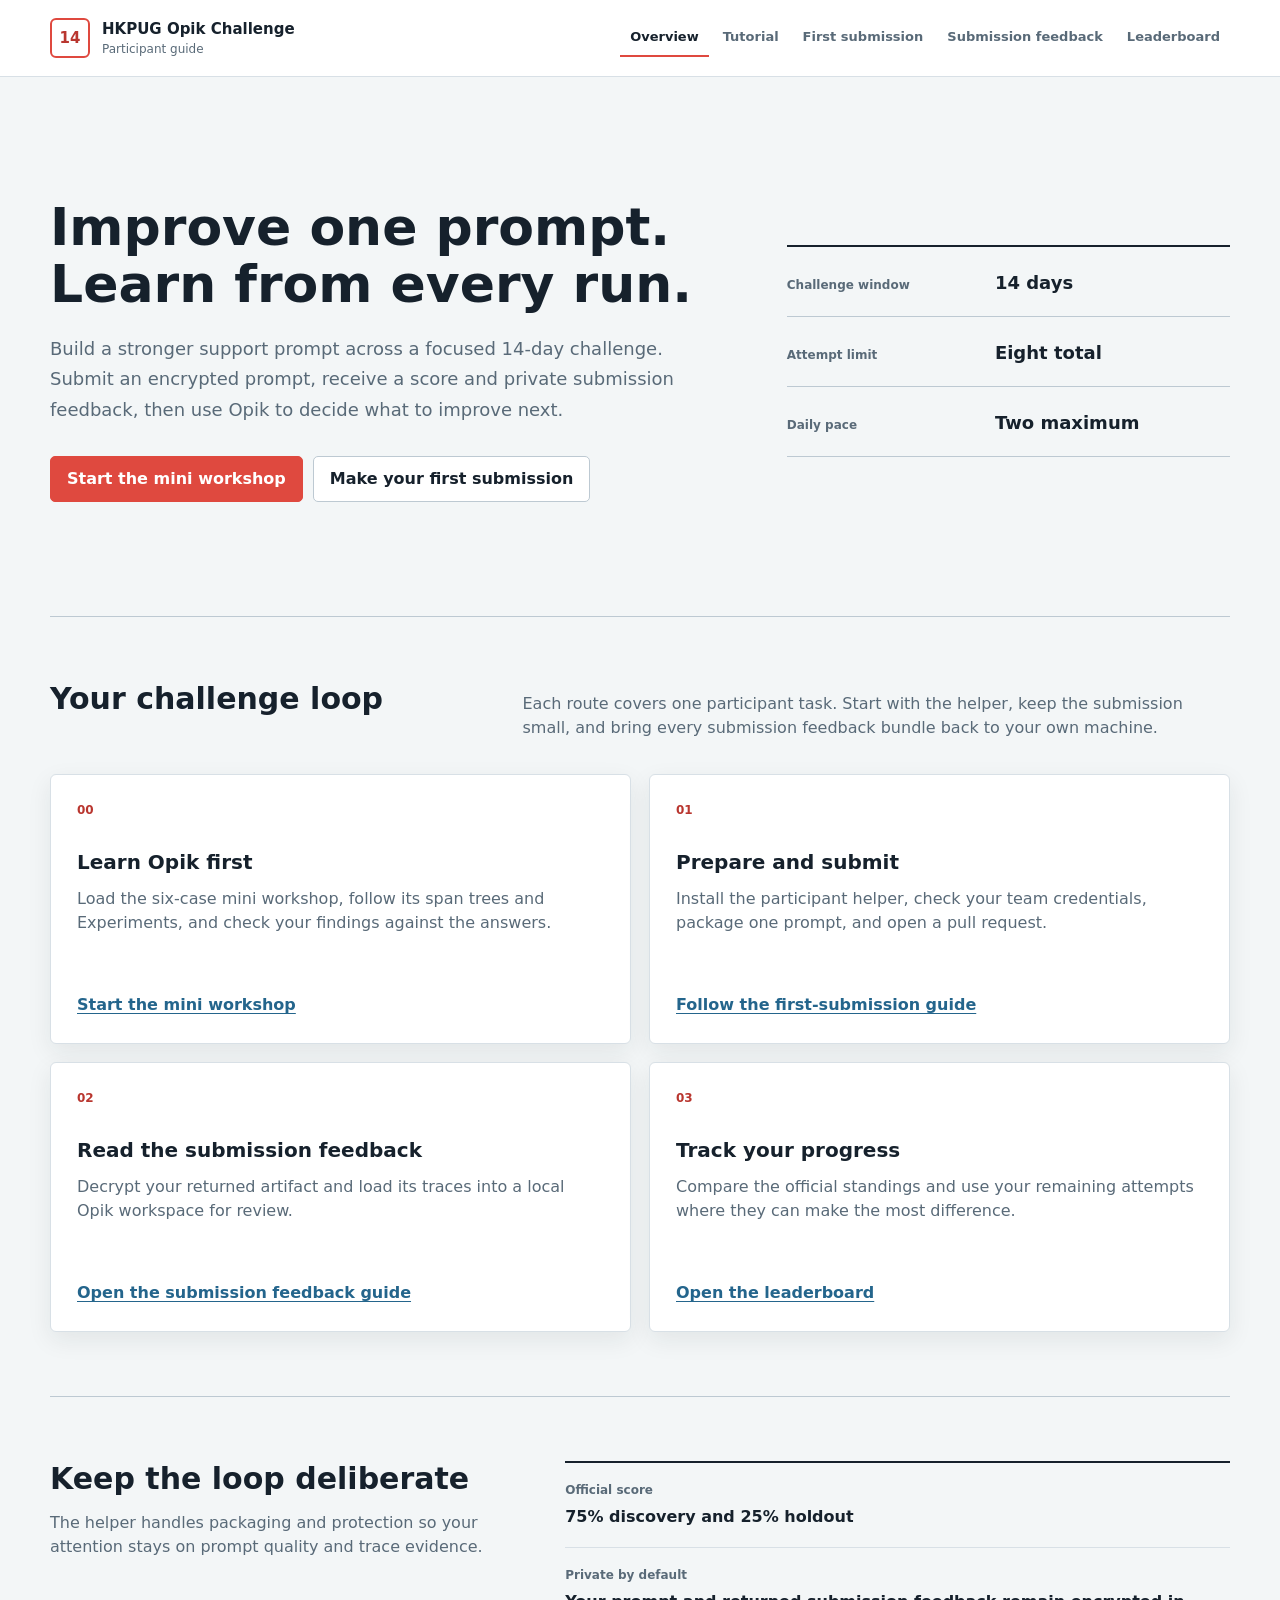
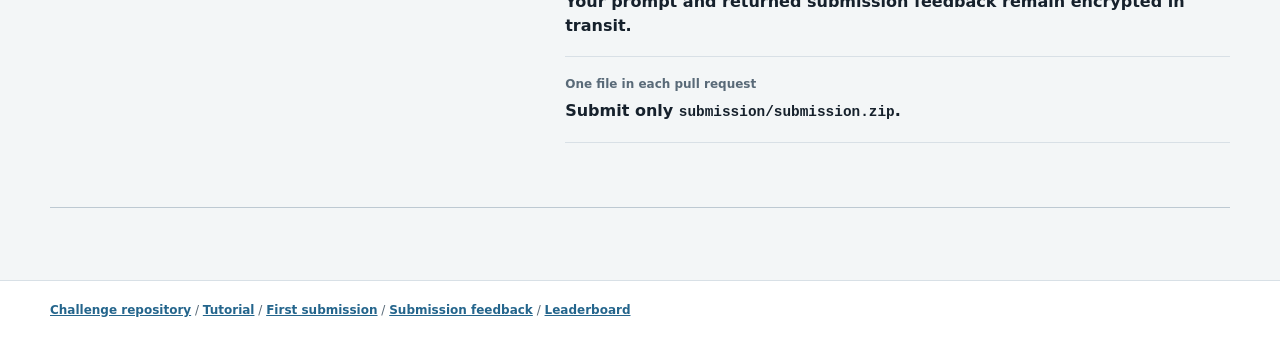
==== commit 99235050: "deploy: publish participant navigation refinements" ====
--- a/.github/tournament/dashboard/index.html
+++ b/.github/tournament/dashboard/index.html
@@ -22,7 +22,7 @@
         </a>
         <nav class="site-nav" aria-label="Challenge pages">
           <a href="./" aria-current="page">Overview</a>
-          <a href="tutorial/">Mini workshop</a>
+          <a href="tutorial/">Tutorial</a>
           <a href="start/">First submission</a>
           <a href="submission-feedback/">Submission feedback</a>
           <a href="leaderboard/">Leaderboard</a>
@@ -119,7 +119,7 @@
       <p>
         <a href="https://github.com/alex-au-922/hkpug-opik-14-days-challenge">Challenge repository</a>
         <span aria-hidden="true"> / </span>
-        <a href="tutorial/">Mini workshop</a>
+        <a href="tutorial/">Tutorial</a>
         <span aria-hidden="true"> / </span>
         <a href="start/">First submission</a>
         <span aria-hidden="true"> / </span>
--- a/.github/tournament/dashboard/styles.css
+++ b/.github/tournament/dashboard/styles.css
@@ -1597,10 +1597,8 @@
 .onboarding-guide-steps img {
   display: block;
   width: 100%;
-  aspect-ratio: 950 / 780;
+  height: auto;
   border: 1px solid var(--line-strong);
-  object-fit: contain;
-  object-position: top left;
 }
 
 .onboarding-guide-steps figcaption {
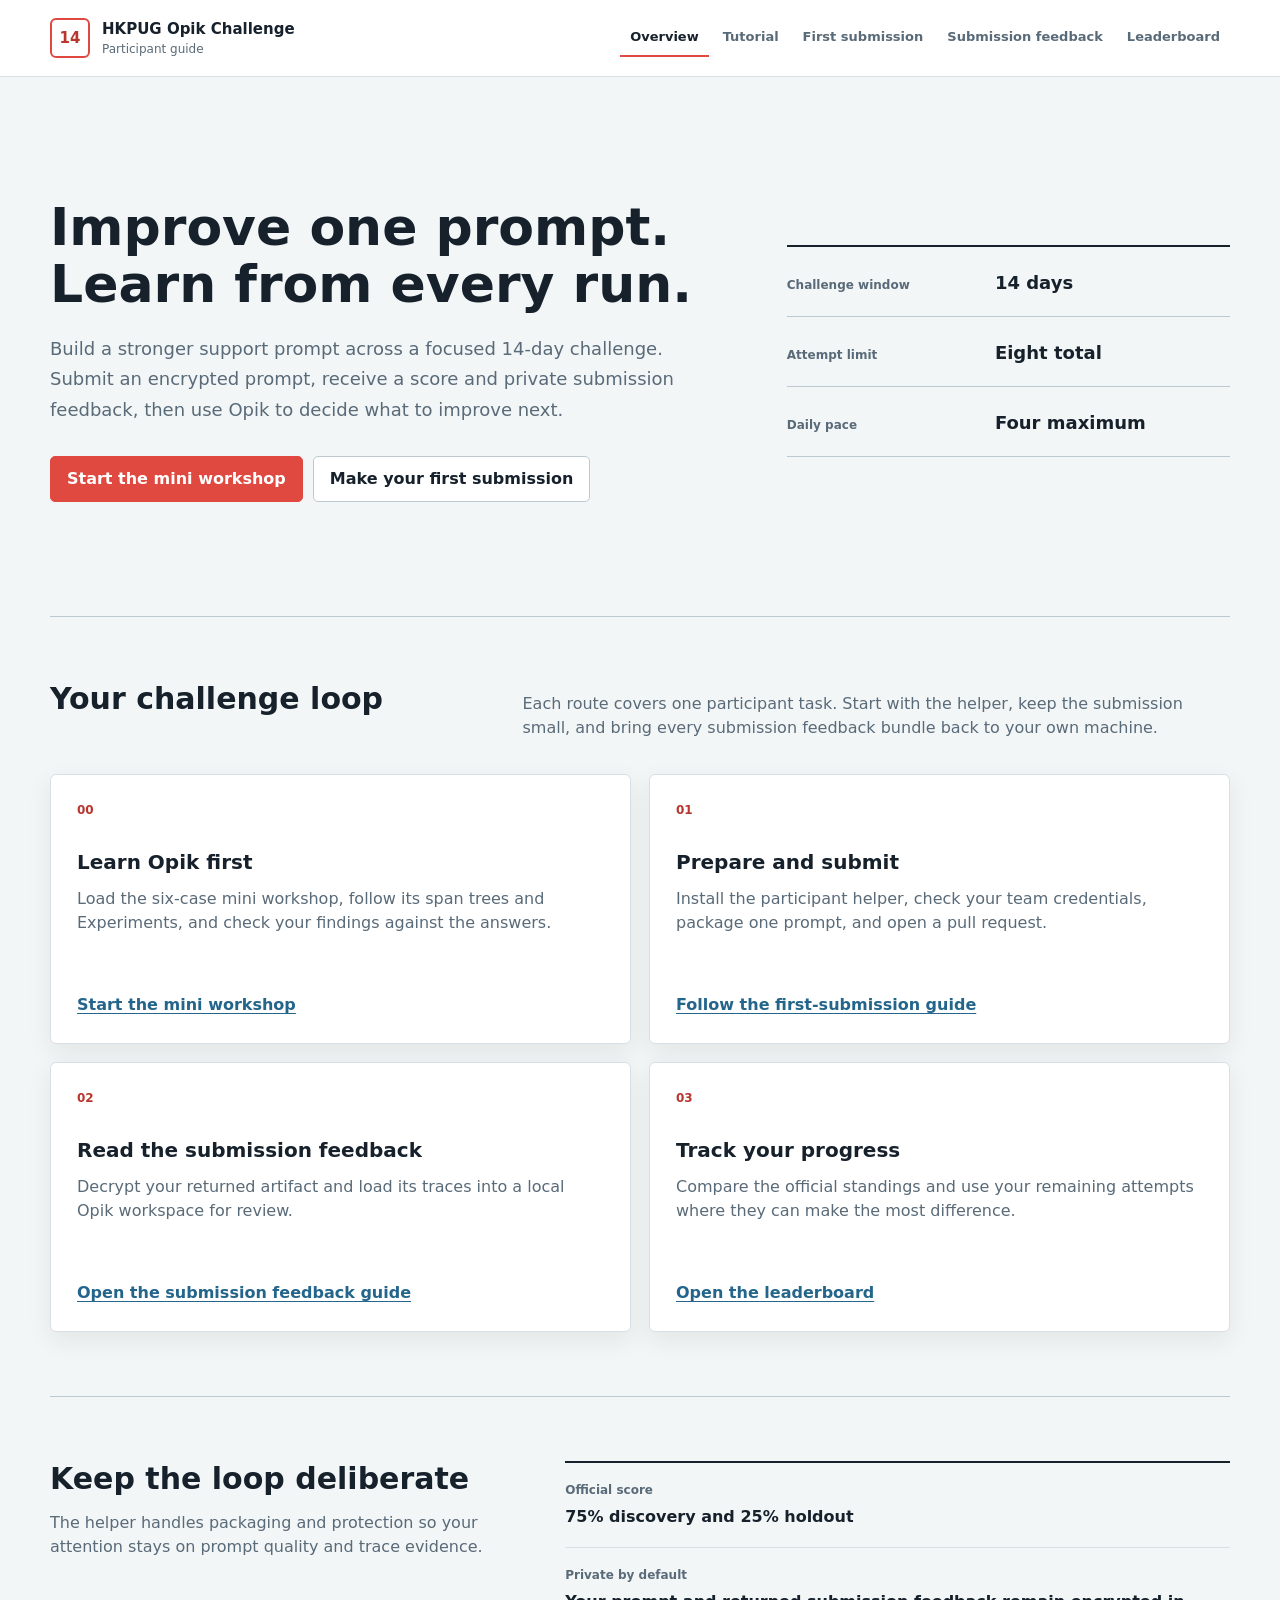
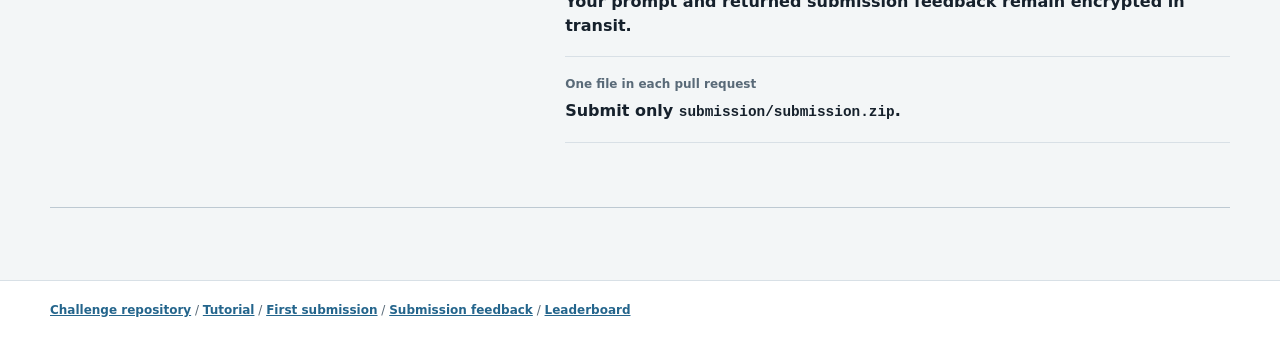
==== commit 2f034f8c: "feat: allow four daily calibration attempts" ====
--- a/.github/tournament/dashboard/index.html
+++ b/.github/tournament/dashboard/index.html
@@ -54,7 +54,7 @@
           </div>
           <div>
             <dt>Daily pace</dt>
-            <dd>Two maximum</dd>
+            <dd>Four maximum</dd>
           </div>
         </dl>
       </section>
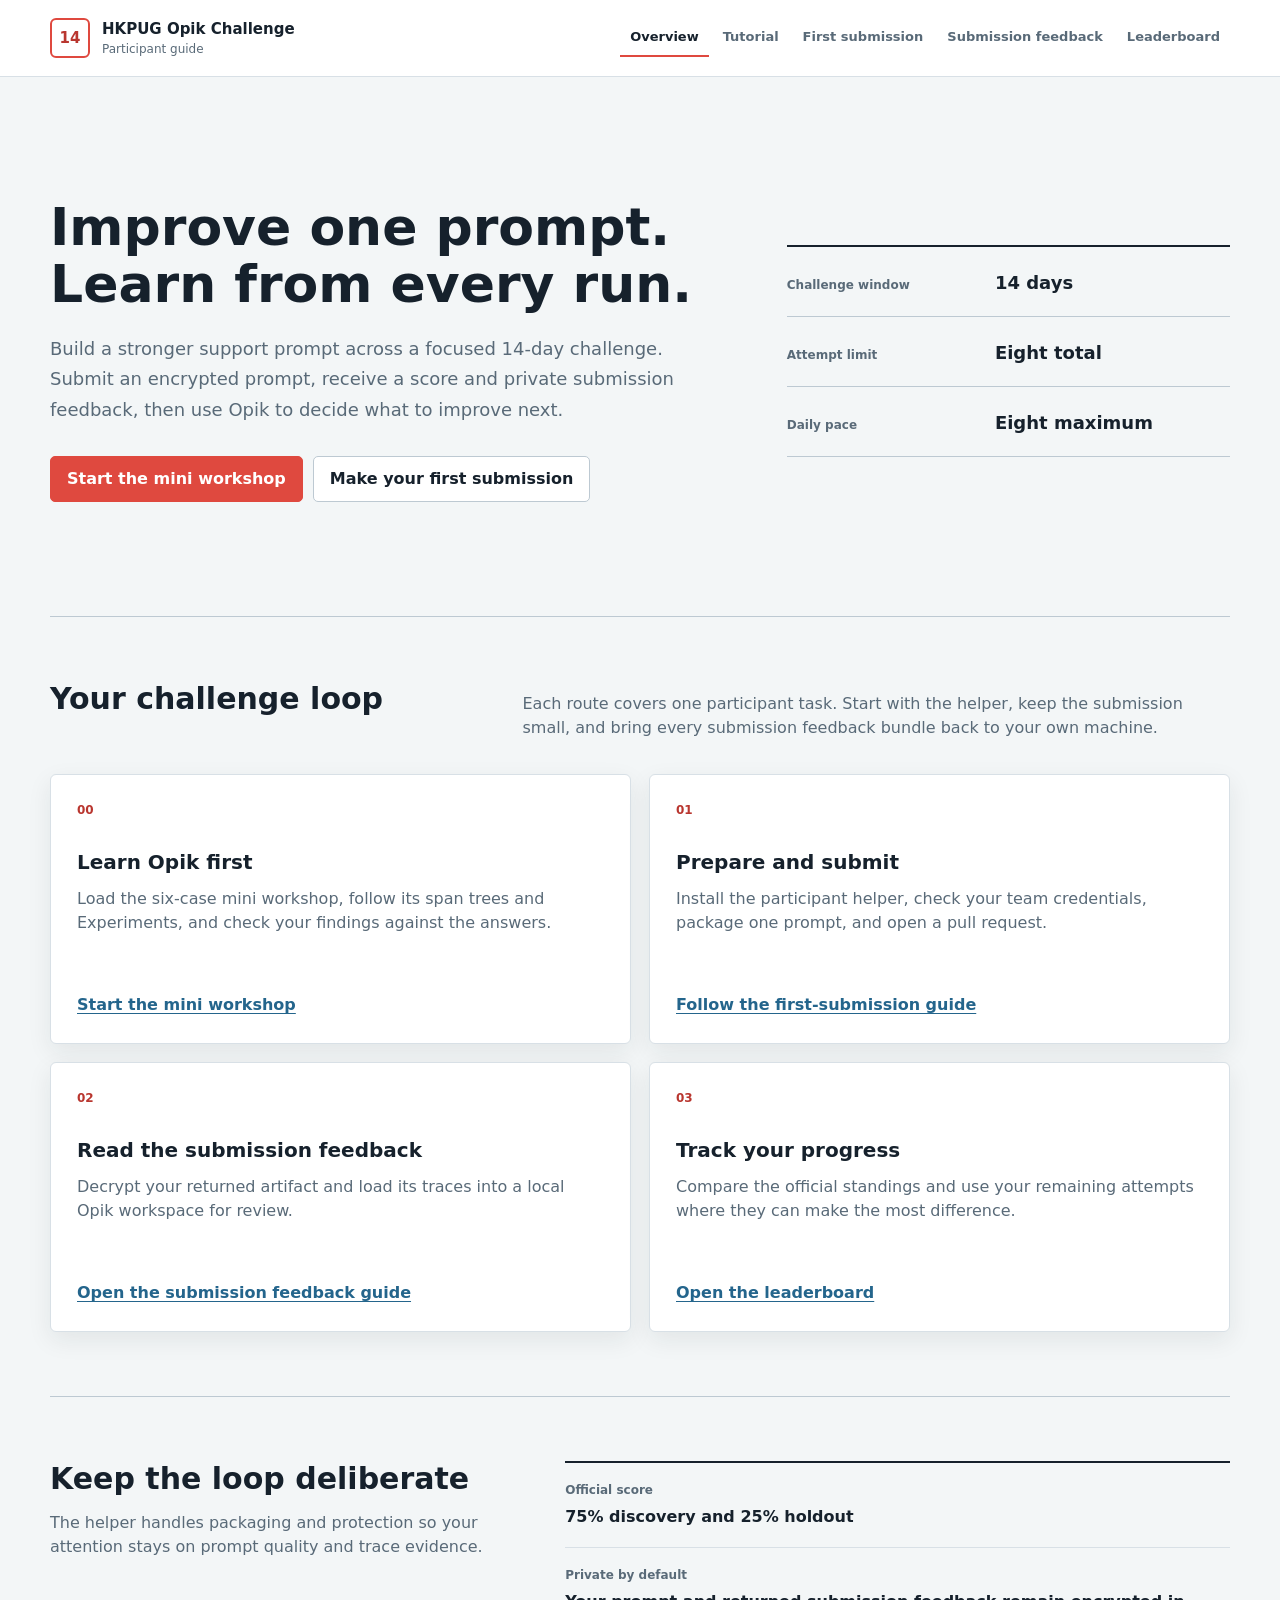
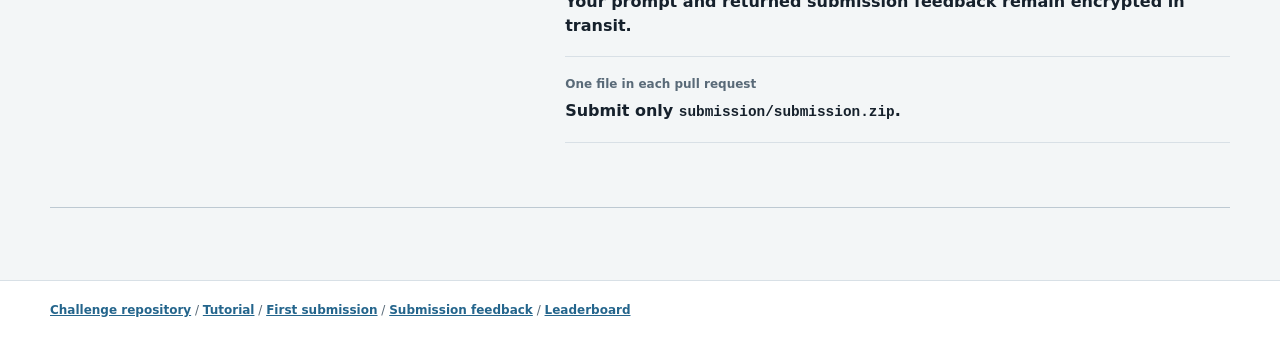
==== commit 6e8c6138: "fix: show eight-submission pace" ====
--- a/.github/tournament/dashboard/index.html
+++ b/.github/tournament/dashboard/index.html
@@ -54,7 +54,7 @@
           </div>
           <div>
             <dt>Daily pace</dt>
-            <dd>Four maximum</dd>
+            <dd>Eight maximum</dd>
           </div>
         </dl>
       </section>
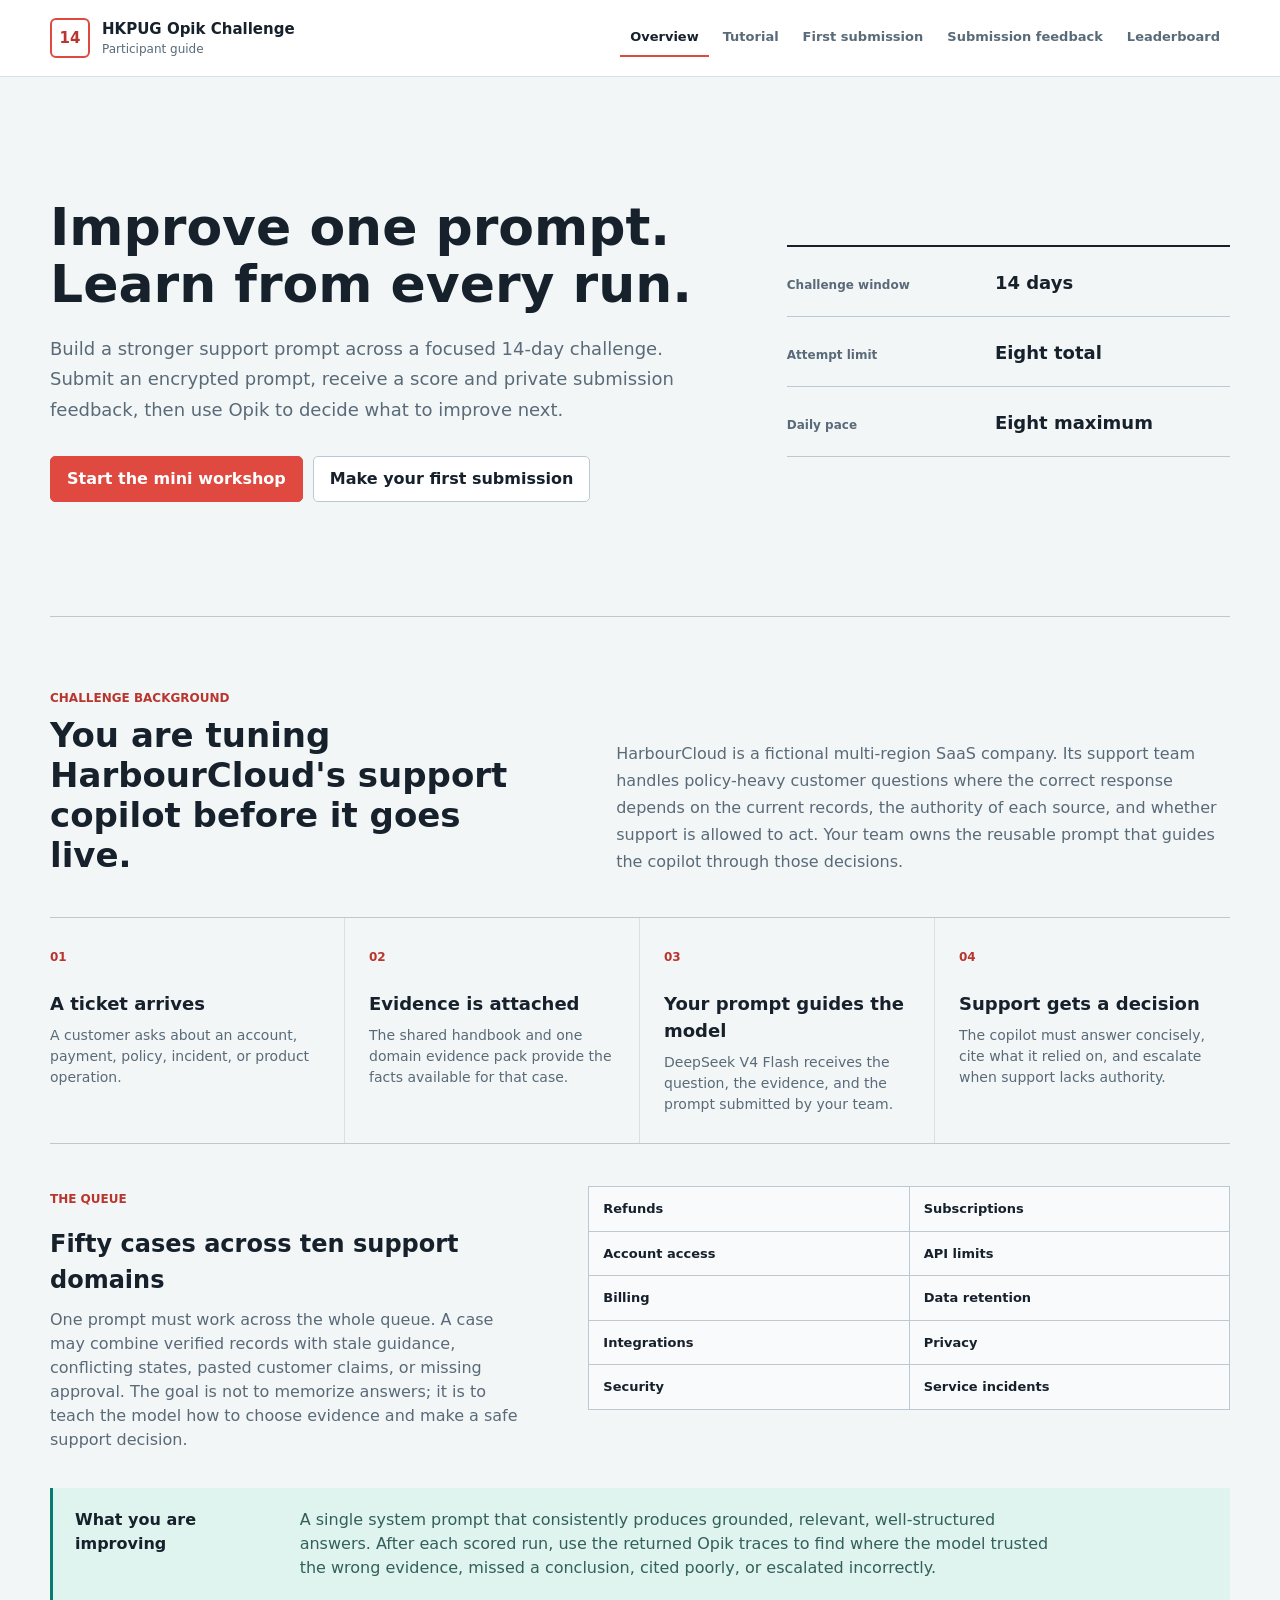
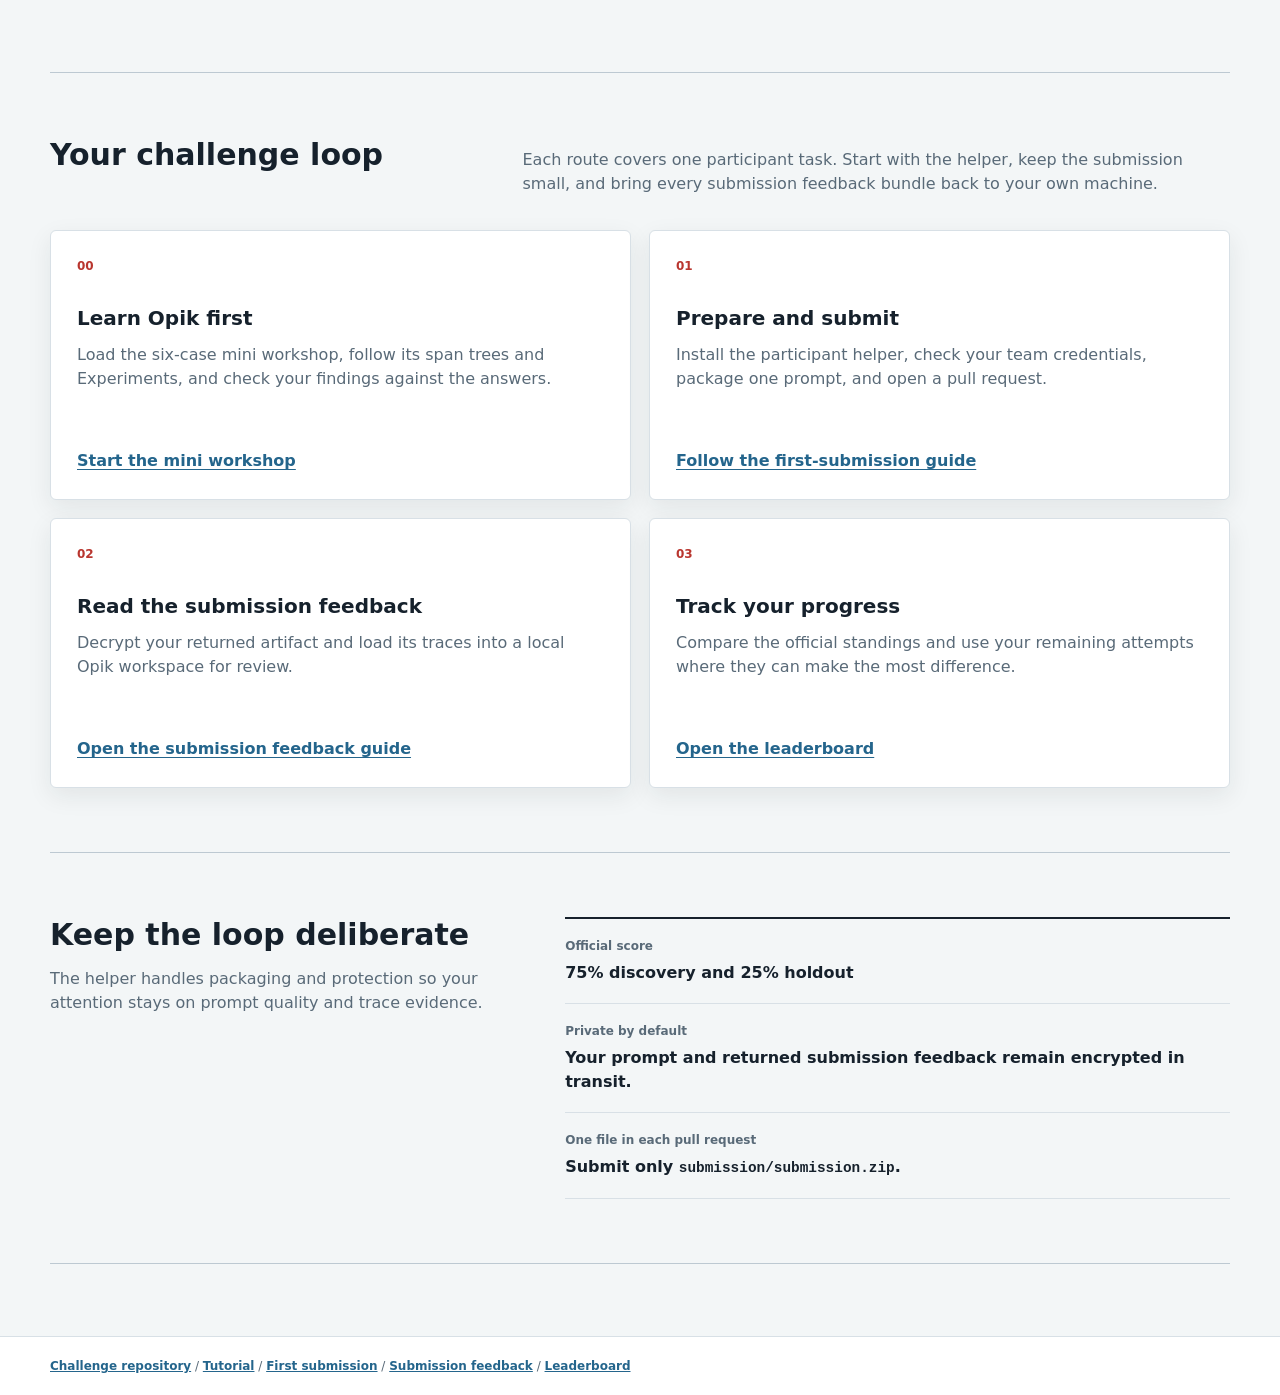
==== commit dbac4731: "docs: explain challenge support scenario" ====
--- a/.github/tournament/dashboard/index.html
+++ b/.github/tournament/dashboard/index.html
@@ -3,7 +3,7 @@
   <head>
     <meta charset="utf-8">
     <meta name="viewport" content="width=device-width, initial-scale=1">
-    <meta name="description" content="Participant overview for the HKPUG Opik 14-Day Challenge.">
+    <meta name="description" content="Improve HarbourCloud's support copilot in the HKPUG Opik 14-Day Challenge.">
     <title>HKPUG Opik 14-Day Challenge | Overview</title>
     <link rel="icon" href="data:,">
     <link rel="stylesheet" href="styles.css">
@@ -57,6 +57,70 @@
             <dd>Eight maximum</dd>
           </div>
         </dl>
+      </section>
+
+      <section class="overview-section scenario-section" aria-labelledby="scenario-title">
+        <div class="scenario-lead">
+          <div>
+            <p class="eyebrow">Challenge background</p>
+            <h2 id="scenario-title">You are tuning HarbourCloud's support copilot before it goes live.</h2>
+          </div>
+          <p>
+            HarbourCloud is a fictional multi-region SaaS company. Its support team handles policy-heavy customer questions where the correct response depends on the current records, the authority of each source, and whether support is allowed to act. Your team owns the reusable prompt that guides the copilot through those decisions.
+          </p>
+        </div>
+
+        <ol class="scenario-flow" aria-label="How one support case is processed">
+          <li>
+            <span class="scenario-step" aria-hidden="true">01</span>
+            <h3>A ticket arrives</h3>
+            <p>A customer asks about an account, payment, policy, incident, or product operation.</p>
+          </li>
+          <li>
+            <span class="scenario-step" aria-hidden="true">02</span>
+            <h3>Evidence is attached</h3>
+            <p>The shared handbook and one domain evidence pack provide the facts available for that case.</p>
+          </li>
+          <li>
+            <span class="scenario-step" aria-hidden="true">03</span>
+            <h3>Your prompt guides the model</h3>
+            <p>DeepSeek V4 Flash receives the question, the evidence, and the prompt submitted by your team.</p>
+          </li>
+          <li>
+            <span class="scenario-step" aria-hidden="true">04</span>
+            <h3>Support gets a decision</h3>
+            <p>The copilot must answer concisely, cite what it relied on, and escalate when support lacks authority.</p>
+          </li>
+        </ol>
+
+        <div class="scenario-queue">
+          <div class="scenario-queue-copy">
+            <span class="section-number">THE QUEUE</span>
+            <h3>Fifty cases across ten support domains</h3>
+            <p>
+              One prompt must work across the whole queue. A case may combine verified records with stale guidance, conflicting states, pasted customer claims, or missing approval. The goal is not to memorize answers; it is to teach the model how to choose evidence and make a safe support decision.
+            </p>
+          </div>
+          <ul class="domain-list" aria-label="Support domains in the challenge">
+            <li>Refunds</li>
+            <li>Subscriptions</li>
+            <li>Account access</li>
+            <li>API limits</li>
+            <li>Billing</li>
+            <li>Data retention</li>
+            <li>Integrations</li>
+            <li>Privacy</li>
+            <li>Security</li>
+            <li>Service incidents</li>
+          </ul>
+        </div>
+
+        <div class="scenario-pressure">
+          <strong>What you are improving</strong>
+          <p>
+            A single system prompt that consistently produces grounded, relevant, well-structured answers. After each scored run, use the returned Opik traces to find where the model trusted the wrong evidence, missed a conclusion, cited poorly, or escalated incorrectly.
+          </p>
+        </div>
       </section>
 
       <section class="overview-section" aria-labelledby="loop-title">
--- a/.github/tournament/dashboard/styles.css
+++ b/.github/tournament/dashboard/styles.css
@@ -514,6 +514,140 @@
   background: var(--teal);
 }
 
+.score-history-panel {
+  margin-top: 30px;
+  padding: 28px 0 20px;
+  border-top: 2px solid var(--ink);
+  border-bottom: 1px solid var(--line);
+}
+
+.score-history-heading {
+  display: flex;
+  align-items: start;
+  justify-content: space-between;
+  gap: 24px;
+}
+
+.score-history-heading h2 {
+  margin: 2px 0 0;
+  font-size: 22px;
+}
+
+.score-history-range,
+.score-history-submissions {
+  color: var(--muted);
+  font-size: 12px;
+  font-variant-numeric: tabular-nums;
+}
+
+.score-history-range {
+  margin: 5px 0 0;
+}
+
+.score-history-submissions {
+  margin-top: 4px;
+  white-space: nowrap;
+}
+
+.score-history-legend {
+  display: flex;
+  min-height: 38px;
+  flex-wrap: wrap;
+  align-items: center;
+  gap: 9px 18px;
+  margin-top: 12px;
+}
+
+.score-history-legend-item {
+  display: inline-flex;
+  align-items: center;
+  gap: 7px;
+  color: var(--muted);
+  font-size: 11px;
+  font-weight: 750;
+}
+
+.score-history-legend-swatch {
+  width: 24px;
+  height: 3px;
+  flex: 0 0 auto;
+  background: var(--series-color);
+}
+
+.score-history-viewport {
+  position: relative;
+  min-height: 360px;
+  margin-top: 6px;
+  overflow-x: auto;
+  overscroll-behavior-inline: contain;
+}
+
+.score-history-chart {
+  display: block;
+  width: 100%;
+  min-width: 880px;
+  height: auto;
+}
+
+.score-history-empty {
+  display: grid;
+  min-height: 340px;
+  place-items: center;
+  margin: 0;
+  color: var(--muted);
+  text-align: center;
+}
+
+.score-chart-grid-line {
+  stroke: #dfe6eb;
+  stroke-width: 1;
+}
+
+.score-chart-axis-line {
+  stroke: #97a6b2;
+  stroke-width: 1;
+}
+
+.score-chart-axis-label {
+  fill: var(--muted);
+  font-family: inherit;
+  font-size: 12px;
+  font-variant-numeric: tabular-nums;
+}
+
+.score-chart-series-line {
+  fill: none;
+  stroke: var(--series-color);
+  stroke-width: 3;
+  stroke-linecap: round;
+  stroke-linejoin: round;
+}
+
+.score-chart-point {
+  fill: var(--surface);
+  stroke: var(--series-color);
+  stroke-width: 3;
+}
+
+.score-chart-label-connector {
+  stroke: var(--series-color);
+  stroke-width: 1.5;
+}
+
+.score-chart-label-box {
+  fill: var(--surface);
+  stroke: var(--line-strong);
+  stroke-width: 1;
+}
+
+.score-chart-label-text {
+  fill: var(--series-color);
+  font-family: inherit;
+  font-size: 12px;
+  font-weight: 800;
+  font-variant-numeric: tabular-nums;
+}
+
 .team-detail {
   margin-top: 28px;
   padding-top: 30px;
@@ -549,8 +683,7 @@
 
 .detail-grid {
   display: grid;
-  grid-template-columns: minmax(0, 1.3fr) minmax(320px, 0.7fr);
-  gap: 42px;
+  grid-template-columns: minmax(280px, 680px);
 }
 
 .panel-heading {
@@ -561,61 +694,6 @@
 }
 
 .panel-heading span {
-  color: var(--muted);
-  font-size: 11px;
-}
-
-.run-trend {
-  display: grid;
-  min-height: 220px;
-  grid-template-columns: repeat(8, minmax(36px, 1fr));
-  align-items: end;
-  gap: 10px;
-  margin: 0;
-  padding: 0;
-  list-style: none;
-}
-
-.run-trend li {
-  display: grid;
-  min-width: 0;
-  grid-template-rows: 24px 150px 24px;
-  gap: 6px;
-  align-items: end;
-  text-align: center;
-}
-
-.run-score {
-  color: var(--muted);
-  font-size: 11px;
-  font-weight: 750;
-  font-variant-numeric: tabular-nums;
-}
-
-.run-track {
-  display: flex;
-  height: 150px;
-  align-items: end;
-  border-bottom: 1px solid var(--line-strong);
-  background: #f7f9fa;
-}
-
-.run-bar {
-  width: 100%;
-  height: calc(var(--score) * 1%);
-  min-height: 2px;
-  background: var(--blue);
-}
-
-.run-trend li[data-best="true"] .run-bar {
-  background: var(--coral);
-}
-
-.run-trend li[data-best="true"] .run-score {
-  color: var(--coral-dark);
-}
-
-.run-label {
   color: var(--muted);
   font-size: 11px;
 }
@@ -1166,17 +1244,21 @@
     border-top: 1px solid var(--line);
   }
 
-  .run-trend {
-    min-height: 190px;
-    gap: 6px;
-  }
-
-  .run-trend li {
-    grid-template-rows: 22px 120px 22px;
-  }
-
-  .run-track {
-    height: 120px;
+  .score-history-heading {
+    display: block;
+  }
+
+  .score-history-submissions {
+    display: block;
+    margin-top: 12px;
+  }
+
+  .score-history-viewport {
+    min-height: 330px;
+  }
+
+  .score-history-chart {
+    min-width: 820px;
   }
 }
 
@@ -1232,6 +1314,127 @@
 .overview-section {
   padding-block: 64px;
   border-bottom: 1px solid var(--line-strong);
+}
+
+.scenario-section {
+  padding-block: 72px;
+}
+
+.scenario-lead {
+  display: grid;
+  grid-template-columns: minmax(300px, 0.9fr) minmax(360px, 1.1fr);
+  gap: 64px;
+  align-items: end;
+}
+
+.scenario-lead h2 {
+  max-width: 560px;
+  margin: 0;
+  font-size: 34px;
+  line-height: 1.18;
+}
+
+.scenario-lead > p {
+  max-width: 650px;
+  margin: 0;
+  color: var(--muted);
+  font-size: 16px;
+  line-height: 1.7;
+}
+
+.scenario-flow {
+  display: grid;
+  grid-template-columns: repeat(4, minmax(0, 1fr));
+  margin: 42px 0 0;
+  padding: 0;
+  border-block: 1px solid var(--line-strong);
+  list-style: none;
+}
+
+.scenario-flow li {
+  min-width: 0;
+  padding: 26px 24px 28px;
+  border-right: 1px solid var(--line);
+}
+
+.scenario-flow li:first-child {
+  padding-left: 0;
+}
+
+.scenario-flow li:last-child {
+  padding-right: 0;
+  border-right: 0;
+}
+
+.scenario-step {
+  color: var(--coral-dark);
+  font-size: 12px;
+  font-weight: 850;
+}
+
+.scenario-flow h3 {
+  margin: 22px 0 8px;
+  font-size: 18px;
+}
+
+.scenario-flow p {
+  margin: 0;
+  color: var(--muted);
+  font-size: 14px;
+}
+
+.scenario-queue {
+  display: grid;
+  grid-template-columns: minmax(320px, 0.85fr) minmax(440px, 1.15fr);
+  gap: 64px;
+  align-items: start;
+  padding-top: 42px;
+}
+
+.scenario-queue-copy h3 {
+  margin: 16px 0 10px;
+  font-size: 24px;
+}
+
+.scenario-queue-copy p {
+  margin: 0;
+  color: var(--muted);
+}
+
+.domain-list {
+  display: grid;
+  grid-template-columns: repeat(2, minmax(0, 1fr));
+  margin: 0;
+  padding: 0;
+  border-top: 1px solid var(--line-strong);
+  border-left: 1px solid var(--line-strong);
+  list-style: none;
+}
+
+.domain-list li {
+  min-width: 0;
+  padding: 12px 14px;
+  border-right: 1px solid var(--line-strong);
+  border-bottom: 1px solid var(--line-strong);
+  background: rgb(255 255 255 / 45%);
+  font-size: 13px;
+  font-weight: 750;
+}
+
+.scenario-pressure {
+  display: grid;
+  grid-template-columns: minmax(180px, 0.35fr) minmax(360px, 1.65fr);
+  gap: 32px;
+  margin-top: 36px;
+  padding: 20px 22px;
+  border-left: 3px solid var(--teal);
+  background: var(--teal-soft);
+}
+
+.scenario-pressure p {
+  max-width: 760px;
+  margin: 0;
+  color: #345f5a;
 }
 
 .section-intro {
@@ -1495,6 +1698,108 @@
   gap: 0 48px;
 }
 
+.score-action-guide {
+  border-top: 2px solid var(--ink);
+}
+
+.score-action-head,
+.score-action-guide article {
+  display: grid;
+  grid-template-columns: minmax(150px, 0.65fr) minmax(240px, 1.15fr) minmax(280px, 1.35fr);
+  gap: 28px;
+}
+
+.score-action-head {
+  padding: 12px 16px;
+  border-bottom: 1px solid var(--line-strong);
+  background: var(--surface-soft);
+  color: var(--muted);
+  font-size: 11px;
+  font-weight: 850;
+  text-transform: uppercase;
+}
+
+.score-action-guide article {
+  padding: 20px 16px;
+  border-bottom: 1px solid var(--line);
+}
+
+.score-action-guide h3,
+.score-action-guide p {
+  margin: 0;
+}
+
+.score-action-guide h3 {
+  font-size: 16px;
+}
+
+.score-action-guide p {
+  color: var(--muted);
+  font-size: 14px;
+}
+
+.score-action-guide p strong {
+  display: none;
+  color: var(--ink);
+}
+
+.iteration-steps {
+  display: grid;
+  grid-template-columns: repeat(4, minmax(0, 1fr));
+  margin: 0;
+  padding: 0;
+  border-block: 1px solid var(--line);
+  list-style: none;
+}
+
+.iteration-steps li {
+  display: grid;
+  grid-template-columns: 30px minmax(0, 1fr);
+  gap: 12px;
+  padding: 22px 18px;
+  border-right: 1px solid var(--line);
+}
+
+.iteration-steps li:last-child {
+  border-right: 0;
+}
+
+.iteration-steps li > span {
+  display: grid;
+  width: 28px;
+  height: 28px;
+  place-items: center;
+  border-radius: 4px;
+  background: var(--teal-soft);
+  color: #075f57;
+  font-size: 12px;
+  font-weight: 850;
+}
+
+.iteration-steps strong {
+  display: block;
+  margin-bottom: 7px;
+}
+
+.iteration-steps p {
+  margin: 0;
+  color: var(--muted);
+  font-size: 13px;
+}
+
+.iteration-warning {
+  max-width: 980px;
+  margin-top: 28px;
+  padding: 18px 20px;
+  border-left: 3px solid var(--coral);
+  background: #fff4f2;
+}
+
+.iteration-warning p {
+  margin: 5px 0 0;
+  color: var(--muted);
+}
+
 .info-note {
   max-width: 900px;
   margin-top: 30px;
@@ -1824,6 +2129,8 @@
 @media (max-width: 900px) {
   .overview-hero,
   .rules-layout,
+  .scenario-lead,
+  .scenario-queue,
   .tutorial-hero,
   .tutorial-section-header {
     grid-template-columns: 1fr;
@@ -1838,6 +2145,33 @@
     grid-template-columns: 1fr;
   }
 
+  .scenario-lead,
+  .scenario-queue {
+    gap: 28px;
+  }
+
+  .scenario-flow {
+    grid-template-columns: repeat(2, minmax(0, 1fr));
+  }
+
+  .scenario-flow li:nth-child(2) {
+    border-right: 0;
+  }
+
+  .scenario-flow li:nth-child(-n + 2) {
+    border-bottom: 1px solid var(--line);
+  }
+
+  .scenario-flow li:first-child,
+  .scenario-flow li:nth-child(3) {
+    padding-left: 0;
+  }
+
+  .scenario-flow li:nth-child(2),
+  .scenario-flow li:last-child {
+    padding-right: 0;
+  }
+
   .route-card {
     min-height: 0;
   }
@@ -1845,6 +2179,35 @@
   .rules-layout,
   .tutorial-section-header {
     gap: 18px;
+  }
+
+  .score-action-head {
+    display: none;
+  }
+
+  .score-action-guide article {
+    grid-template-columns: minmax(150px, 0.5fr) minmax(0, 1fr);
+  }
+
+  .score-action-guide article p:last-child {
+    grid-column: 2;
+  }
+
+  .score-action-guide p strong {
+    display: block;
+    margin-bottom: 4px;
+  }
+
+  .iteration-steps {
+    grid-template-columns: repeat(2, minmax(0, 1fr));
+  }
+
+  .iteration-steps li:nth-child(2) {
+    border-right: 0;
+  }
+
+  .iteration-steps li:nth-child(-n + 2) {
+    border-bottom: 1px solid var(--line);
   }
 
   .onboarding-setup,
@@ -1879,6 +2242,47 @@
     padding-block: 46px;
   }
 
+  .scenario-section {
+    padding-block: 52px;
+  }
+
+  .scenario-lead h2 {
+    font-size: 28px;
+  }
+
+  .scenario-flow,
+  .domain-list,
+  .scenario-pressure {
+    grid-template-columns: 1fr;
+  }
+
+  .scenario-flow li,
+  .scenario-flow li:first-child,
+  .scenario-flow li:nth-child(2),
+  .scenario-flow li:nth-child(3),
+  .scenario-flow li:last-child {
+    padding: 22px 0;
+    border-right: 0;
+    border-bottom: 1px solid var(--line);
+  }
+
+  .scenario-flow li:last-child {
+    border-bottom: 0;
+  }
+
+  .scenario-flow h3 {
+    margin-top: 12px;
+  }
+
+  .scenario-queue {
+    padding-top: 34px;
+  }
+
+  .scenario-pressure {
+    gap: 8px;
+    padding: 18px;
+  }
+
   .overview-copy h1,
   .tutorial-hero h1 {
     font-size: 36px;
@@ -1918,8 +2322,28 @@
   .tutorial-progress,
   .platform-list,
   .two-column-list,
-  .review-checklist {
+  .review-checklist,
+  .score-action-guide article,
+  .iteration-steps {
     grid-template-columns: 1fr;
+  }
+
+  .score-action-guide article {
+    gap: 12px;
+    padding-inline: 0;
+  }
+
+  .score-action-guide article p:last-child {
+    grid-column: auto;
+  }
+
+  .iteration-steps li {
+    border-right: 0;
+    border-bottom: 1px solid var(--line);
+  }
+
+  .iteration-steps li:last-child {
+    border-bottom: 0;
   }
 
   .tutorial-progress li,
